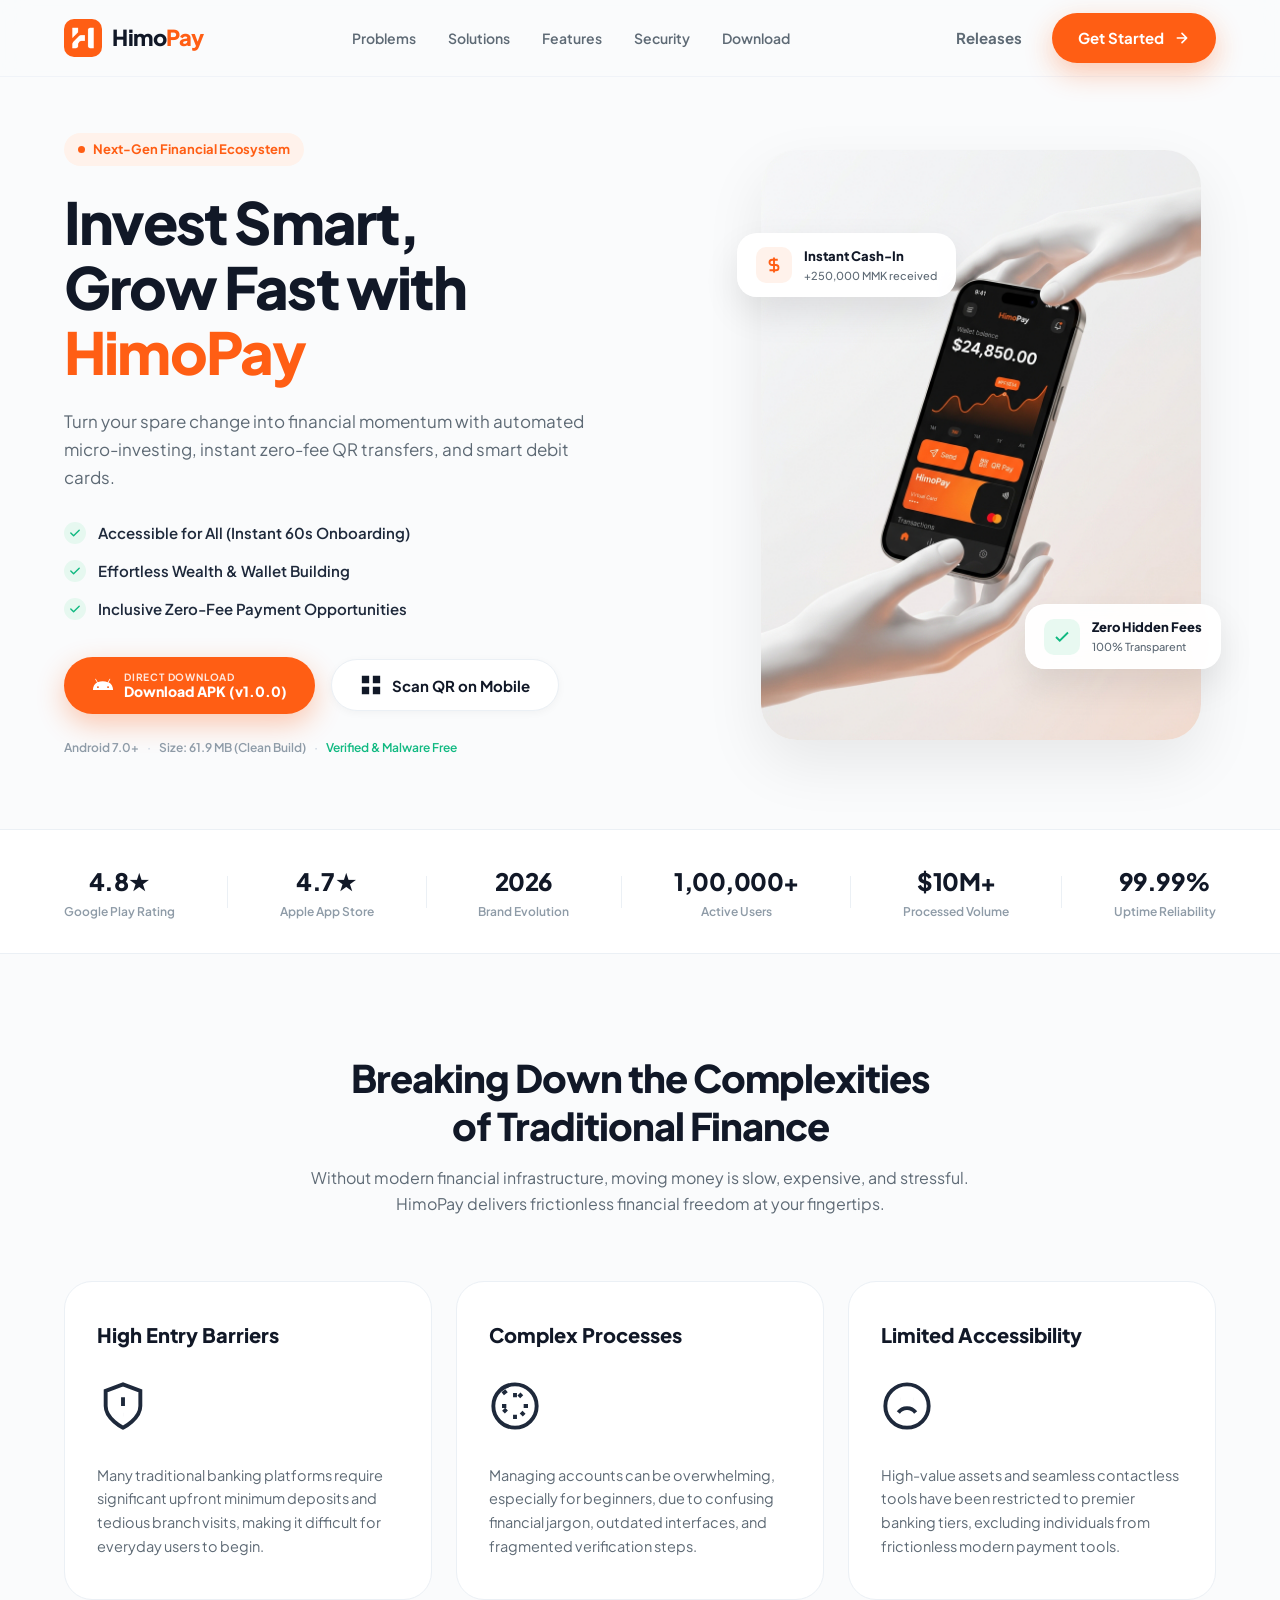
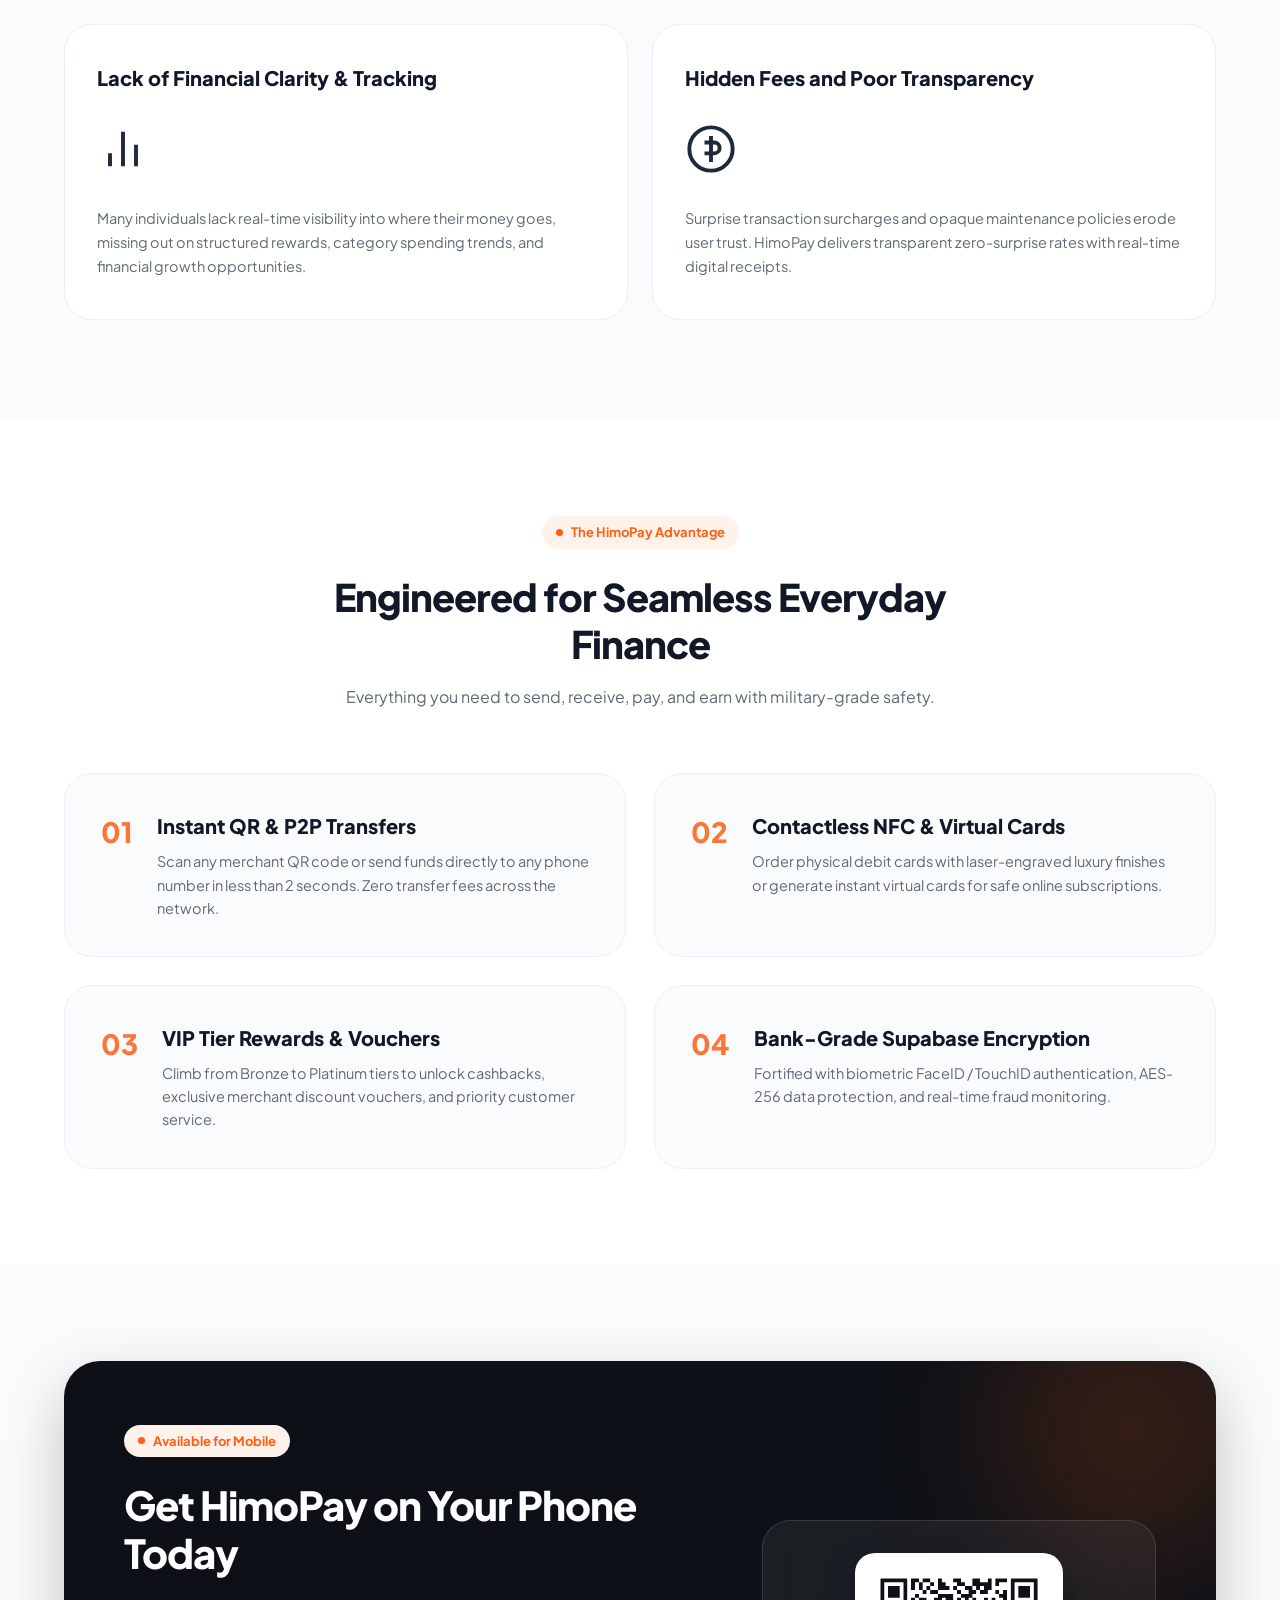
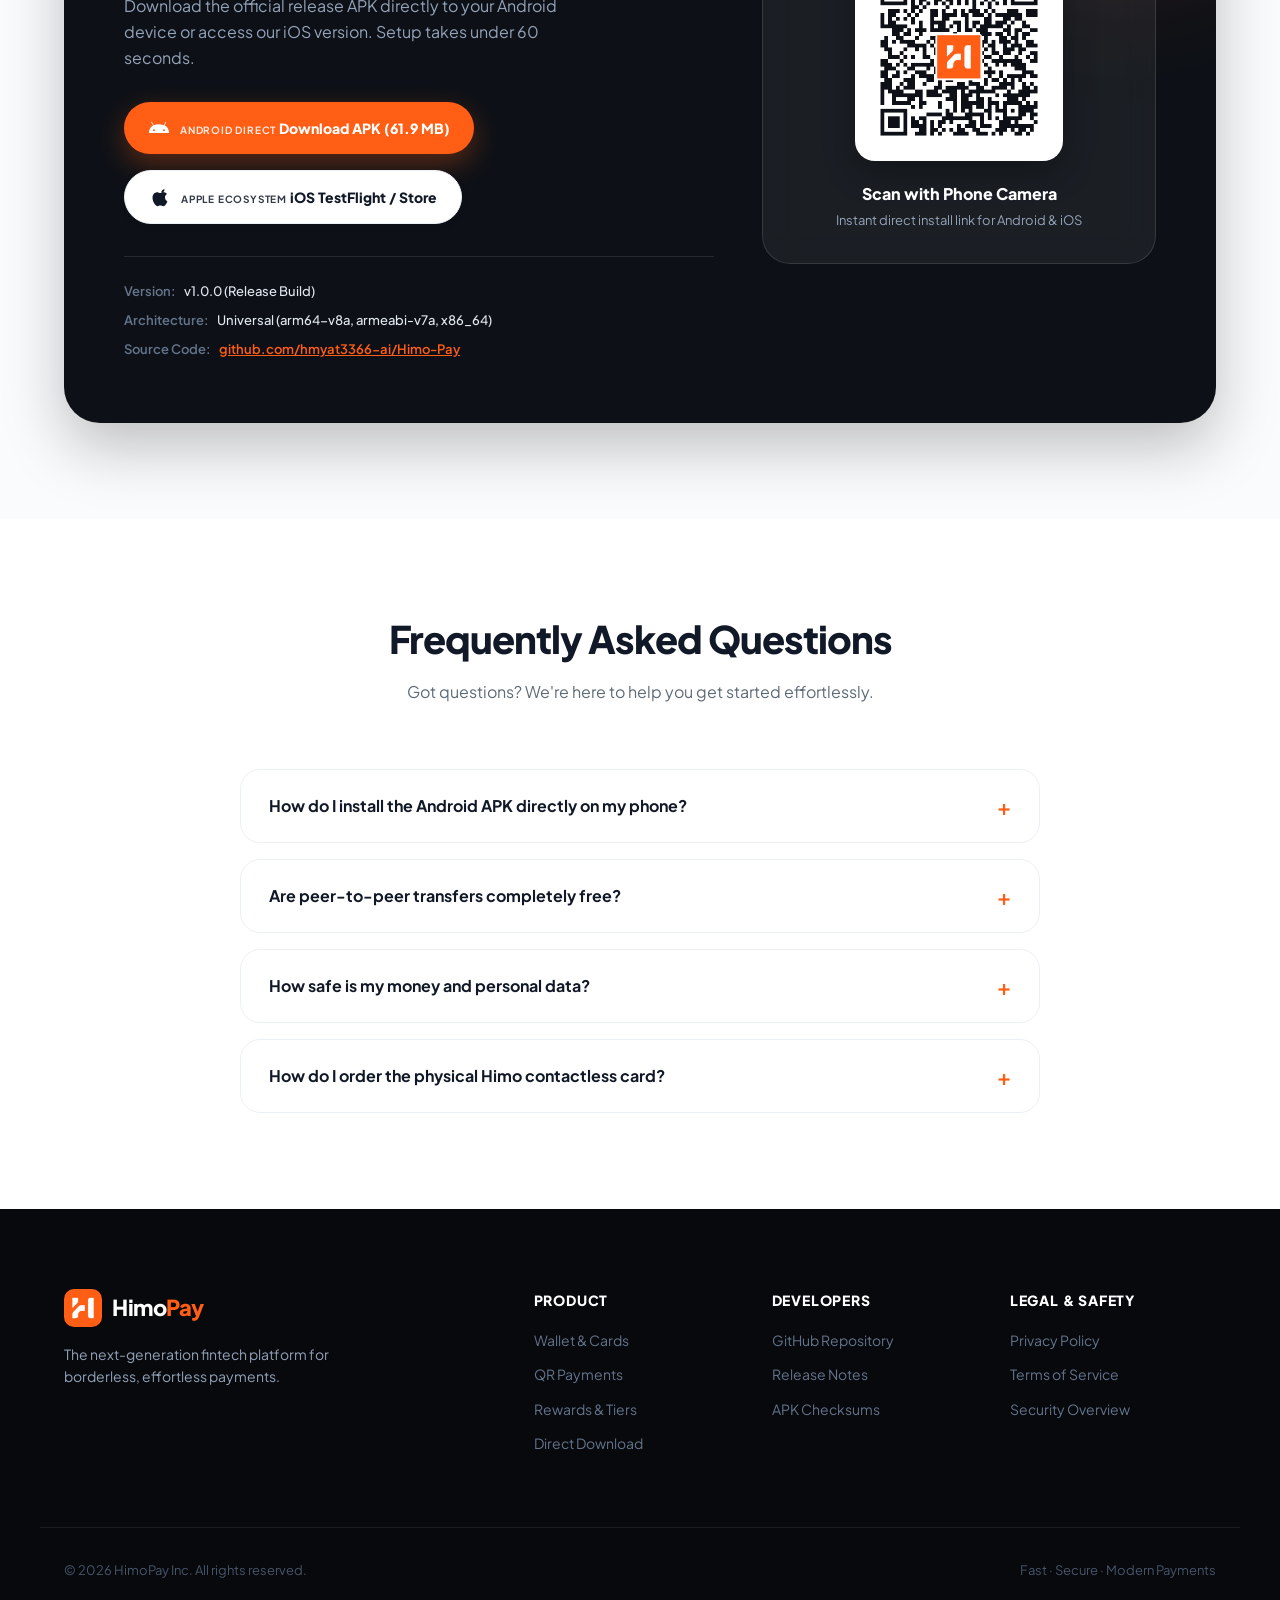
==== landing/index.html @ 61c6002e "feat: add dedicated single product landing page matching FinFix layout with direct APK & iOS downloa" ====
<!DOCTYPE html>
<html lang="en">
<head>
  <meta charset="UTF-8">
  <meta name="viewport" content="width=device-width, initial-scale=1.0">
  <title>HimoPay — Pay Smart, Move Fast with Modern Fintech</title>
  <meta name="description" content="HimoPay transforms modern payments with zero-fee wallet transfers, instant QR payments, contactless NFC cards, and rewarding loyalty tiers. Download for Android and iOS.">
  <link rel="icon" type="image/png" href="assets/images/app_logo_orange.png">
  <link rel="preconnect" href="https://fonts.googleapis.com">
  <link rel="preconnect" href="https://fonts.gstatic.com" crossorigin>
  <link href="https://fonts.googleapis.com/css2?family=Plus+Jakarta+Sans:wght@400;500;600;700;800;900&display=swap" rel="stylesheet">
  <link rel="stylesheet" href="styles.css">
</head>
<body>

  <!-- ── 1. Sticky Navigation Header ── -->
  <header class="navbar" id="navbar">
    <div class="container nav-container">
      <a href="#" class="brand-logo" id="brand-logo">
        <img src="assets/images/app_logo_orange.png" alt="HimoPay Logo" class="logo-icon">
        <span class="logo-text">Himo<span class="logo-accent">Pay</span></span>
      </a>

      <nav class="nav-links" id="nav-links">
        <a href="#problems" class="nav-link">Problems</a>
        <a href="#solutions" class="nav-link">Solutions</a>
        <a href="#features" class="nav-link">Features</a>
        <a href="#security" class="nav-link">Security</a>
        <a href="#download" class="nav-link">Download</a>
      </nav>

      <div class="nav-actions">
        <a href="#download" class="btn-ghost" id="nav-login-btn">Releases</a>
        <a href="#download" class="btn-primary" id="nav-get-started-btn">
          <span>Get Started</span>
          <svg width="16" height="16" viewBox="0 0 24 24" fill="none" stroke="currentColor" stroke-width="2.5" stroke-linecap="round" stroke-linejoin="round"><path d="M5 12h14M12 5l7 7-7 7"/></svg>
        </a>
        <button class="mobile-menu-toggle" id="mobile-menu-toggle" aria-label="Toggle Menu">
          <span></span>
          <span></span>
          <span></span>
        </button>
      </div>
    </div>
  </header>

  <!-- ── 2. Hero Section (FinFix Reference Alignment) ── -->
  <section class="hero-section" id="hero">
    <div class="container hero-grid">
      
      <!-- Left Column: Copy & CTAs -->
      <div class="hero-content">
        <div class="hero-badge">
          <span class="badge-dot"></span>
          <span>Next-Gen Financial Ecosystem</span>
        </div>

        <h1 class="hero-title">
          Invest Smart,<br>
          Grow Fast with<br>
          <span class="title-highlight">HimoPay</span>
        </h1>

        <p class="hero-subtitle">
          Turn your spare change into financial momentum with automated micro-investing, instant zero-fee QR transfers, and smart debit cards.
        </p>

        <!-- Bullet Checkmarks -->
        <ul class="hero-bullets">
          <li>
            <span class="check-icon">
              <svg viewBox="0 0 20 20" fill="currentColor"><path fill-rule="evenodd" d="M16.707 5.293a1 1 0 010 1.414l-8 8a1 1 0 01-1.414 0l-4-4a1 1 0 011.414-1.414L8 12.586l7.293-7.293a1 1 0 011.414 0z" clip-rule="evenodd"/></svg>
            </span>
            <span>Accessible for All (Instant 60s Onboarding)</span>
          </li>
          <li>
            <span class="check-icon">
              <svg viewBox="0 0 20 20" fill="currentColor"><path fill-rule="evenodd" d="M16.707 5.293a1 1 0 010 1.414l-8 8a1 1 0 01-1.414 0l-4-4a1 1 0 011.414-1.414L8 12.586l7.293-7.293a1 1 0 011.414 0z" clip-rule="evenodd"/></svg>
            </span>
            <span>Effortless Wealth & Wallet Building</span>
          </li>
          <li>
            <span class="check-icon">
              <svg viewBox="0 0 20 20" fill="currentColor"><path fill-rule="evenodd" d="M16.707 5.293a1 1 0 010 1.414l-8 8a1 1 0 01-1.414 0l-4-4a1 1 0 011.414-1.414L8 12.586l7.293-7.293a1 1 0 011.414 0z" clip-rule="evenodd"/></svg>
            </span>
            <span>Inclusive Zero-Fee Payment Opportunities</span>
          </li>
        </ul>

        <!-- Hero Buttons -->
        <div class="hero-actions">
          <a href="downloads/HimoPay-release.apk" download="HimoPay-release.apk" class="btn-primary hero-btn" id="hero-download-apk">
            <svg class="btn-icon" viewBox="0 0 24 24" fill="currentColor"><path d="M17.523 15.3414c-.5511 0-.9993-.4486-.9993-1.0003 0-.551.4482-.9993.9993-.9993.551 0 .9993.4483.9993.9993 0 .5517-.4483 1.0003-.9993 1.0003m-11.046 0c-.5511 0-.9993-.4486-.9993-1.0003 0-.551.4482-.9993.9993-.9993.551 0 .9993.4483.9993.9993 0 .5517-.4483 1.0003-.9993 1.0003m11.4045-6.02l1.9973-3.4592a.416.416 0 00-.152-.5671.416.416 0 00-.568.152l-2.0223 3.503c-1.6385-.7472-3.4735-1.1643-5.4365-1.1643-1.963 0-3.798.4171-5.4365 1.1643L4.2412 5.4471a.416.416 0 00-.568-.152.416.416 0 00-.152.5671l1.9973 3.4592C2.6889 10.9993 1 13.9785 1 17.3828h22c0-3.4043-1.6889-6.3835-4.5185-8.0614"/></svg>
            <div class="btn-double-text">
              <span class="btn-subtext">Direct Download</span>
              <span class="btn-maintext">Download APK (v1.0.0)</span>
            </div>
          </a>

          <button class="btn-secondary hero-btn" id="open-qr-modal-btn">
            <svg class="btn-icon" viewBox="0 0 24 24" fill="none" stroke="currentColor" stroke-width="2"><path d="M3 3h6v6H3V3zm12 0h6v6h-6V3zM3 15h6v6H3v-6zm12 0h2v2h-2v-2zm4 0h2v6h-2v-6zm-4 4h2v2h-2v-2zM7 7H5V5h2v2zm12 0h-2V5h2v2zM7 19H5v-2h2v2z"/></svg>
            <span>Scan QR on Mobile</span>
          </button>
        </div>

        <div class="hero-download-meta">
          <span class="meta-item">Android 7.0+</span>
          <span class="meta-dot">·</span>
          <span class="meta-item">Size: 61.9 MB (Clean Build)</span>
          <span class="meta-dot">·</span>
          <span class="meta-item text-success">Verified & Malware Free</span>
        </div>
      </div>

      <!-- Right Column: 3D Smartphone Visual Mockup -->
      <div class="hero-visual">
        <div class="mockup-wrapper">
          <div class="mockup-glow"></div>
          <img src="assets/images/hero_phone_mockup.jpg" alt="HimoPay 3D Smartphone Interface" class="mockup-image" id="hero-mockup-img">
          
          <!-- Floating UI Badges -->
          <div class="floating-badge badge-top-left">
            <div class="badge-icon-wrap orange">
              <svg width="18" height="18" viewBox="0 0 24 24" fill="none" stroke="currentColor" stroke-width="2.5"><path d="M12 2v20M17 5H9.5a3.5 3.5 0 0 0 0 7h5a3.5 3.5 0 0 1 0 7H6"/></svg>
            </div>
            <div class="badge-content">
              <span class="badge-title">Instant Cash-In</span>
              <span class="badge-sub">+250,000 MMK received</span>
            </div>
          </div>

          <div class="floating-badge badge-bottom-right">
            <div class="badge-icon-wrap green">
              <svg width="18" height="18" viewBox="0 0 24 24" fill="none" stroke="currentColor" stroke-width="2.5"><path d="M20 6L9 17l-5-5"/></svg>
            </div>
            <div class="badge-content">
              <span class="badge-title">Zero Hidden Fees</span>
              <span class="badge-sub">100% Transparent</span>
            </div>
          </div>
        </div>
      </div>

    </div>
  </section>

  <!-- ── 3. Trust Metrics & Social Proof Strip ── -->
  <section class="metrics-strip">
    <div class="container">
      <div class="metrics-scroller">
        <div class="metric-item">
          <span class="metric-bold">4.8★</span>
          <span class="metric-label">Google Play Rating</span>
        </div>
        <div class="metric-divider"></div>
        <div class="metric-item">
          <span class="metric-bold">4.7★</span>
          <span class="metric-label">Apple App Store</span>
        </div>
        <div class="metric-divider"></div>
        <div class="metric-item">
          <span class="metric-bold">2026</span>
          <span class="metric-label">Brand Evolution</span>
        </div>
        <div class="metric-divider"></div>
        <div class="metric-item">
          <span class="metric-bold">1,00,000+</span>
          <span class="metric-label">Active Users</span>
        </div>
        <div class="metric-divider"></div>
        <div class="metric-item">
          <span class="metric-bold">$10M+</span>
          <span class="metric-label">Processed Volume</span>
        </div>
        <div class="metric-divider"></div>
        <div class="metric-item">
          <span class="metric-bold">99.99%</span>
          <span class="metric-label">Uptime Reliability</span>
        </div>
      </div>
    </div>
  </section>

  <!-- ── 4. Problem & Solution Section (FinFix 5-Card Layout) ── -->
  <section class="problems-section" id="problems">
    <div class="container">
      
      <div class="section-header">
        <h2 class="section-title">
          Breaking Down the Complexities<br>
          of Traditional Finance
        </h2>
        <p class="section-subtitle">
          Without modern financial infrastructure, moving money is slow, expensive, and stressful. HimoPay delivers frictionless financial freedom at your fingertips.
        </p>
      </div>

      <!-- 5-Card Grid matching FinFix reference -->
      <div class="cards-grid">
        
        <!-- Card 1: High Entry Barriers -->
        <div class="problem-card">
          <h3 class="card-title">High Entry Barriers</h3>
          <div class="card-icon-box">
            <svg class="icon-outline" viewBox="0 0 24 24" fill="none" stroke="currentColor" stroke-width="1.8">
              <path d="M12 22s8-4 8-10V5l-8-3-8 3v7c0 6 8 10 8 10z"/>
              <path d="M12 8v4m0 4h.01"/>
            </svg>
          </div>
          <p class="card-desc">
            Many traditional banking platforms require significant upfront minimum deposits and tedious branch visits, making it difficult for everyday users to begin.
          </p>
        </div>

        <!-- Card 2: Complex Processes -->
        <div class="problem-card">
          <h3 class="card-title">Complex Processes</h3>
          <div class="card-icon-box">
            <svg class="icon-outline" viewBox="0 0 24 24" fill="none" stroke="currentColor" stroke-width="1.8">
              <circle cx="12" cy="12" r="10"/>
              <path d="M12 6v2m0 8v2m-6-6h2m8 0h2m-4.24-4.24l1.41-1.41m-8.48 8.48l1.41-1.41m0-8.48L6.34 6.34m8.48 8.48l1.41 1.41"/>
            </svg>
          </div>
          <p class="card-desc">
            Managing accounts can be overwhelming, especially for beginners, due to confusing financial jargon, outdated interfaces, and fragmented verification steps.
          </p>
        </div>

        <!-- Card 3: Limited Accessibility -->
        <div class="problem-card">
          <h3 class="card-title">Limited Accessibility</h3>
          <div class="card-icon-box">
            <svg class="icon-outline" viewBox="0 0 24 24" fill="none" stroke="currentColor" stroke-width="1.8">
              <circle cx="12" cy="12" r="10"/>
              <path d="M8 15s1.5-2 4-2 4 2 4 2"/>
              <line x1="9" y1="9" x2="9.01" y2="9"/>
              <line x1="15" y1="9" x2="15.01" y2="9"/>
            </svg>
          </div>
          <p class="card-desc">
            High-value assets and seamless contactless tools have been restricted to premier banking tiers, excluding individuals from frictionless modern payment tools.
          </p>
        </div>

        <!-- Card 4: Lack of Financial Clarity (Wide) -->
        <div class="problem-card card-wide">
          <h3 class="card-title">Lack of Financial Clarity & Tracking</h3>
          <div class="card-icon-box">
            <svg class="icon-outline" viewBox="0 0 24 24" fill="none" stroke="currentColor" stroke-width="1.8">
              <path d="M18 20V10M12 20V4M6 20v-6"/>
            </svg>
          </div>
          <p class="card-desc">
            Many individuals lack real-time visibility into where their money goes, missing out on structured rewards, category spending trends, and financial growth opportunities.
          </p>
        </div>

        <!-- Card 5: Hidden Fees and Poor Transparency (Wide) -->
        <div class="problem-card card-wide">
          <h3 class="card-title">Hidden Fees and Poor Transparency</h3>
          <div class="card-icon-box">
            <svg class="icon-outline" viewBox="0 0 24 24" fill="none" stroke="currentColor" stroke-width="1.8">
              <circle cx="12" cy="12" r="10"/>
              <path d="M12 6v12M9 9h4.5a2.5 2.5 0 0 1 0 5H9"/>
            </svg>
          </div>
          <p class="card-desc">
            Surprise transaction surcharges and opaque maintenance policies erode user trust. HimoPay delivers transparent zero-surprise rates with real-time digital receipts.
          </p>
        </div>

      </div>
    </div>
  </section>

  <!-- ── 5. Solutions & Core Features ── -->
  <section class="solutions-section" id="solutions">
    <div class="container">
      <div class="section-header">
        <div class="hero-badge">
          <span class="badge-dot"></span>
          <span>The HimoPay Advantage</span>
        </div>
        <h2 class="section-title">Engineered for Seamless Everyday Finance</h2>
        <p class="section-subtitle">Everything you need to send, receive, pay, and earn with military-grade safety.</p>
      </div>

      <div class="solutions-grid">
        
        <div class="solution-card">
          <div class="solution-num">01</div>
          <div class="solution-content">
            <h3>Instant QR & P2P Transfers</h3>
            <p>Scan any merchant QR code or send funds directly to any phone number in less than 2 seconds. Zero transfer fees across the network.</p>
          </div>
        </div>

        <div class="solution-card">
          <div class="solution-num">02</div>
          <div class="solution-content">
            <h3>Contactless NFC & Virtual Cards</h3>
            <p>Order physical debit cards with laser-engraved luxury finishes or generate instant virtual cards for safe online subscriptions.</p>
          </div>
        </div>

        <div class="solution-card">
          <div class="solution-num">03</div>
          <div class="solution-content">
            <h3>VIP Tier Rewards & Vouchers</h3>
            <p>Climb from Bronze to Platinum tiers to unlock cashbacks, exclusive merchant discount vouchers, and priority customer service.</p>
          </div>
        </div>

        <div class="solution-card">
          <div class="solution-num">04</div>
          <div class="solution-content">
            <h3>Bank-Grade Supabase Encryption</h3>
            <p>Fortified with biometric FaceID / TouchID authentication, AES-256 data protection, and real-time fraud monitoring.</p>
          </div>
        </div>

      </div>
    </div>
  </section>

  <!-- ── 6. Download Hub Section ── -->
  <section class="download-section" id="download">
    <div class="container">
      <div class="download-banner">
        
        <div class="download-left">
          <div class="hero-badge">
            <span class="badge-dot"></span>
            <span>Available for Mobile</span>
          </div>
          <h2 class="download-title">Get HimoPay on Your Phone Today</h2>
          <p class="download-desc">
            Download the official release APK directly to your Android device or access our iOS version. Setup takes under 60 seconds.
          </p>

          <div class="download-buttons-group">
            <!-- Direct APK button -->
            <a href="downloads/HimoPay-release.apk" download="HimoPay-release.apk" class="btn-primary dl-btn" id="dl-apk-btn">
              <svg class="btn-icon" viewBox="0 0 24 24" fill="currentColor"><path d="M17.523 15.3414c-.5511 0-.9993-.4486-.9993-1.0003 0-.551.4482-.9993.9993-.9993.551 0 .9993.4483.9993.9993 0 .5517-.4483 1.0003-.9993 1.0003m-11.046 0c-.5511 0-.9993-.4486-.9993-1.0003 0-.551.4482-.9993.9993-.9993.551 0 .9993.4483.9993.9993 0 .5517-.4483 1.0003-.9993 1.0003m11.4045-6.02l1.9973-3.4592a.416.416 0 00-.152-.5671.416.416 0 00-.568.152l-2.0223 3.503c-1.6385-.7472-3.4735-1.1643-5.4365-1.1643-1.963 0-3.798.4171-5.4365 1.1643L4.2412 5.4471a.416.416 0 00-.568-.152.416.416 0 00-.152.5671l1.9973 3.4592C2.6889 10.9993 1 13.9785 1 17.3828h22c0-3.4043-1.6889-6.3835-4.5185-8.0614"/></svg>
              <div>
                <span class="btn-subtext">Android Direct</span>
                <span class="btn-maintext">Download APK (61.9 MB)</span>
              </div>
            </a>

            <!-- iOS App Store / TestFlight -->
            <a href="https://github.com/hmyat3366-ai/Himo-Pay/releases" target="_blank" rel="noopener noreferrer" class="btn-secondary dl-btn" id="dl-ios-btn">
              <svg class="btn-icon" viewBox="0 0 24 24" fill="currentColor"><path d="M18.71 19.5c-.83 1.24-1.71 2.45-3.05 2.47-1.34.03-1.77-.79-3.29-.79-1.53 0-2 .77-3.27.82-1.31.05-2.3-1.32-3.14-2.53C4.25 17 2.94 12.45 4.7 9.39c.87-1.52 2.43-2.48 4.12-2.51 1.28-.02 2.5.87 3.29.87.78 0 2.26-1.07 3.81-.91.65.03 2.47.26 3.64 1.98-.09.06-2.17 1.28-2.15 3.81.03 3.02 2.65 4.03 2.68 4.04-.03.07-.42 1.44-1.38 2.83M15.97 6.37c.62-.75 1.04-1.8 0.93-2.85-.9.04-1.99.6-2.61 1.33-.55.63-1.03 1.68-.9 2.7.99.08 2.01-.5 2.58-1.18z"/></svg>
              <div>
                <span class="btn-subtext">Apple Ecosystem</span>
                <span class="btn-maintext">iOS TestFlight / Store</span>
              </div>
            </a>
          </div>

          <div class="apk-info-box">
            <div class="info-row">
              <span class="info-label">Version:</span>
              <span class="info-val">v1.0.0 (Release Build)</span>
            </div>
            <div class="info-row">
              <span class="info-label">Architecture:</span>
              <span class="info-val">Universal (arm64-v8a, armeabi-v7a, x86_64)</span>
            </div>
            <div class="info-row">
              <span class="info-label">Source Code:</span>
              <a href="https://github.com/hmyat3366-ai/Himo-Pay" target="_blank" rel="noopener noreferrer" class="info-link">github.com/hmyat3366-ai/Himo-Pay</a>
            </div>
          </div>
        </div>

        <!-- Right: Scannable QR Code -->
        <div class="download-right">
          <div class="qr-card">
            <div class="qr-image-wrap">
              <img src="assets/images/qr_download.png" alt="HimoPay Direct Download QR Code" class="qr-image" id="qr-code-img">
            </div>
            <div class="qr-caption">
              <span class="qr-heading">Scan with Phone Camera</span>
              <span class="qr-sub">Instant direct install link for Android & iOS</span>
            </div>
          </div>
        </div>

      </div>
    </div>
  </section>

  <!-- ── 7. Frequently Asked Questions ── -->
  <section class="faq-section" id="faq">
    <div class="container">
      <div class="section-header">
        <h2 class="section-title">Frequently Asked Questions</h2>
        <p class="section-subtitle">Got questions? We're here to help you get started effortlessly.</p>
      </div>

      <div class="faq-accordion">
        
        <div class="faq-item">
          <button class="faq-question">
            <span>How do I install the Android APK directly on my phone?</span>
            <span class="faq-arrow">+</span>
          </button>
          <div class="faq-answer">
            <p>1. Tap the "Download APK" button on your phone or scan the QR code.<br>
            2. When the download finishes, tap the notification or open your phone's File Manager.<br>
            3. Tap <strong>Install</strong>. If prompted, toggle "Allow from this source" in Android settings.<br>
            4. Once installed, the HimoPay orange icon will appear on your Home Screen!</p>
          </div>
        </div>

        <div class="faq-item">
          <button class="faq-question">
            <span>Are peer-to-peer transfers completely free?</span>
            <span class="faq-arrow">+</span>
          </button>
          <div class="faq-answer">
            <p>Yes! All peer-to-peer transfers between HimoPay users using phone numbers or QR codes are 100% free with zero commission.</p>
          </div>
        </div>

        <div class="faq-item">
          <button class="faq-question">
            <span>How safe is my money and personal data?</span>
            <span class="faq-arrow">+</span>
          </button>
          <div class="faq-answer">
            <p>HimoPay uses bank-level AES-256 encryption, Supabase cloud infrastructure with strict Row-Level Security (RLS), and biometric authentication (FaceID / Fingerprint) for every transaction approval.</p>
          </div>
        </div>

        <div class="faq-item">
          <button class="faq-question">
            <span>How do I order the physical Himo contactless card?</span>
            <span class="faq-arrow">+</span>
          </button>
          <div class="faq-answer">
            <p>Inside the HimoPay app, go to the <strong>Wallet</strong> tab, tap <strong>Order Physical Card</strong>, select your preferred card tier, and submit your delivery address. Your card will be dispatched within 48 hours.</p>
          </div>
        </div>

      </div>
    </div>
  </section>

  <!-- ── 8. Footer ── -->
  <footer class="footer">
    <div class="container footer-content">
      <div class="footer-brand">
        <a href="#" class="brand-logo">
          <img src="assets/images/app_logo_orange.png" alt="HimoPay Logo" class="logo-icon">
          <span class="logo-text">Himo<span class="logo-accent">Pay</span></span>
        </a>
        <p class="footer-tagline">
          The next-generation fintech platform for borderless, effortless payments.
        </p>
      </div>

      <div class="footer-links-group">
        <div class="footer-col">
          <h4>Product</h4>
          <a href="#features">Wallet & Cards</a>
          <a href="#solutions">QR Payments</a>
          <a href="#problems">Rewards & Tiers</a>
          <a href="#download">Direct Download</a>
        </div>
        <div class="footer-col">
          <h4>Developers</h4>
          <a href="https://github.com/hmyat3366-ai/Himo-Pay" target="_blank">GitHub Repository</a>
          <a href="https://github.com/hmyat3366-ai/Himo-Pay/releases" target="_blank">Release Notes</a>
          <a href="#download">APK Checksums</a>
        </div>
        <div class="footer-col">
          <h4>Legal & Safety</h4>
          <a href="#">Privacy Policy</a>
          <a href="#">Terms of Service</a>
          <a href="#">Security Overview</a>
        </div>
      </div>
    </div>

    <div class="container footer-bottom">
      <p>&copy; 2026 HimoPay Inc. All rights reserved.</p>
      <div class="footer-socials">
        <span>Fast · Secure · Modern Payments</span>
      </div>
    </div>
  </footer>

  <!-- ── 9. Interactive QR Code Modal ── -->
  <div class="modal-backdrop" id="qr-modal">
    <div class="modal-card">
      <button class="modal-close" id="modal-close-btn">&times;</button>
      <div class="modal-header">
        <img src="assets/images/app_logo_orange.png" alt="HimoPay" class="modal-logo">
        <h3>Install HimoPay on Mobile</h3>
        <p>Point your phone's camera at the QR code below to download the app directly.</p>
      </div>
      <div class="modal-qr-wrap">
        <img src="assets/images/qr_download.png" alt="Download QR Code" class="modal-qr-img">
      </div>
      <div class="modal-footer-btns">
        <a href="downloads/HimoPay-release.apk" download="HimoPay-release.apk" class="btn-primary full-width">
          <span>Download to Computer Instead</span>
        </a>
      </div>
    </div>
  </div>

  <script src="app.js"></script>
</body>
</html>
---- landing/styles.css ----
/* ==========================================================================
   HimoPay — Modern Fintech Single Landing Page Design System
   Inspired by FinFix & modern Apple/SaaS aesthetic
   ========================================================================== */

:root {
  /* ── Brand Colors ── */
  --color-primary: #FF5E14;
  --color-primary-hover: #E64E07;
  --color-primary-light: #FFF2EB;
  --color-primary-glow: rgba(255, 94, 20, 0.28);

  /* ── Neutrals ── */
  --color-bg-light: #FAFBFC;
  --color-surface: #FFFFFF;
  --color-surface-card: #FFFFFF;
  --color-border: #EBF0F5;
  --color-border-hover: #DDE5ED;

  /* ── Dark Surfaces ── */
  --color-dark-bg: #0D1117;
  --color-dark-surface: #161B22;
  --color-dark-border: #21262D;

  /* ── Typography ── */
  --color-text-main: #111827;
  --color-text-muted: #5E6A75;
  --color-text-light: #8E9BA7;
  --color-text-inverse: #FFFFFF;

  /* ── Accents ── */
  --color-success: #10B981;
  --color-success-light: #ECFDF5;

  /* ── Elevation & Shadows ── */
  --shadow-sm: 0 2px 8px rgba(0, 0, 0, 0.04);
  --shadow-md: 0 8px 24px rgba(0, 0, 0, 0.05);
  --shadow-lg: 0 16px 40px rgba(0, 0, 0, 0.08);
  --shadow-primary: 0 10px 28px rgba(255, 94, 20, 0.32);

  /* ── Layout & Radii ── */
  --radius-pill: 9999px;
  --radius-card: 28px;
  --radius-inner: 20px;
  --radius-sm: 12px;
  --font-family: 'Plus Jakarta Sans', -apple-system, BlinkMacSystemFont, 'Segoe UI', Roboto, sans-serif;
}

/* ── Reset & Base ── */
* {
  box-sizing: border-box;
  margin: 0;
  padding: 0;
}

html {
  scroll-behavior: smooth;
  font-family: var(--font-family);
  background-color: var(--color-bg-light);
  color: var(--color-text-main);
  line-height: 1.6;
  -webkit-font-smoothing: antialiased;
}

body {
  overflow-x: hidden;
}

a {
  text-decoration: none;
  color: inherit;
}

ul {
  list-style: none;
}

button {
  font-family: inherit;
  border: none;
  background: none;
  cursor: pointer;
}

img {
  max-width: 100%;
  display: block;
}

.container {
  max-width: 1200px;
  margin: 0 auto;
  padding: 0 24px;
}

/* ── Typography & Highlights ── */
.title-highlight {
  color: var(--color-primary);
  position: relative;
  display: inline-block;
}

.text-success {
  color: var(--color-success) !important;
}

/* ── Buttons ── */
.btn-primary {
  display: inline-flex;
  align-items: center;
  justify-content: center;
  gap: 10px;
  background-color: var(--color-primary);
  color: #FFFFFF;
  font-weight: 700;
  font-size: 15px;
  padding: 13px 26px;
  border-radius: var(--radius-pill);
  box-shadow: var(--shadow-primary);
  transition: all 0.25s cubic-bezier(0.16, 1, 0.3, 1);
}

.btn-primary:hover {
  background-color: var(--color-primary-hover);
  transform: translateY(-2px);
  box-shadow: 0 14px 32px rgba(255, 94, 20, 0.42);
}

.btn-primary:active {
  transform: translateY(0);
}

.btn-secondary {
  display: inline-flex;
  align-items: center;
  justify-content: center;
  gap: 10px;
  background-color: var(--color-surface);
  color: var(--color-text-main);
  border: 1px solid var(--color-border);
  font-weight: 700;
  font-size: 15px;
  padding: 13px 24px;
  border-radius: var(--radius-pill);
  box-shadow: var(--shadow-sm);
  transition: all 0.2s ease;
}

.btn-secondary:hover {
  border-color: #CBD5E1;
  background-color: #F8FAFC;
  transform: translateY(-2px);
  box-shadow: var(--shadow-md);
}

.btn-ghost {
  font-weight: 700;
  font-size: 15px;
  color: var(--color-text-muted);
  padding: 10px 18px;
  border-radius: var(--radius-pill);
  transition: all 0.2s ease;
}

.btn-ghost:hover {
  color: var(--color-text-main);
  background-color: rgba(0, 0, 0, 0.04);
}

.btn-double-text {
  display: flex;
  flex-direction: column;
  text-align: left;
  line-height: 1.2;
}

.btn-subtext {
  font-size: 10px;
  text-transform: uppercase;
  letter-spacing: 0.8px;
  opacity: 0.85;
}

.btn-maintext {
  font-size: 14px;
  font-weight: 800;
}

.btn-icon {
  width: 22px;
  height: 22px;
  flex-shrink: 0;
}

/* ── 1. Navbar ── */
.navbar {
  position: sticky;
  top: 0;
  z-index: 1000;
  background: rgba(250, 251, 252, 0.85);
  backdrop-filter: blur(14px);
  -webkit-backdrop-filter: blur(14px);
  border-bottom: 1px solid rgba(235, 240, 245, 0.7);
  transition: all 0.3s ease;
}

.nav-container {
  display: flex;
  align-items: center;
  justify-content: space-between;
  height: 76px;
}

.brand-logo {
  display: flex;
  align-items: center;
  gap: 10px;
  font-size: 22px;
  font-weight: 900;
  letter-spacing: -0.5px;
}

.logo-icon {
  width: 38px;
  height: 38px;
  border-radius: 10px;
  object-fit: cover;
}

.logo-accent {
  color: var(--color-primary);
}

.nav-links {
  display: flex;
  align-items: center;
  gap: 32px;
}

.nav-link {
  font-size: 14px;
  font-weight: 600;
  color: var(--color-text-muted);
  transition: color 0.2s ease;
}

.nav-link:hover {
  color: var(--color-primary);
}

.nav-actions {
  display: flex;
  align-items: center;
  gap: 12px;
}

.mobile-menu-toggle {
  display: none;
  flex-direction: column;
  gap: 5px;
  padding: 8px;
}

.mobile-menu-toggle span {
  width: 22px;
  height: 2.5px;
  background-color: var(--color-text-main);
  border-radius: 2px;
  transition: all 0.3s ease;
}

/* ── 2. Hero Section (FinFix Match) ── */
.hero-section {
  padding: 56px 0 72px;
  position: relative;
  overflow: hidden;
}

.hero-grid {
  display: grid;
  grid-template-columns: 1.15fr 0.85fr;
  align-items: center;
  gap: 48px;
}

.hero-badge {
  display: inline-flex;
  align-items: center;
  gap: 8px;
  background: var(--color-primary-light);
  color: var(--color-primary);
  font-size: 13px;
  font-weight: 700;
  padding: 6px 14px;
  border-radius: var(--radius-pill);
  margin-bottom: 24px;
}

.badge-dot {
  width: 7px;
  height: 7px;
  background-color: var(--color-primary);
  border-radius: 50%;
}

.hero-title {
  font-size: 58px;
  font-weight: 900;
  line-height: 1.12;
  letter-spacing: -1.8px;
  color: #111827;
  margin-bottom: 22px;
}

.hero-subtitle {
  font-size: 17px;
  color: var(--color-text-muted);
  max-width: 520px;
  line-height: 1.65;
  margin-bottom: 30px;
}

.hero-bullets {
  display: flex;
  flex-direction: column;
  gap: 14px;
  margin-bottom: 36px;
}

.hero-bullets li {
  display: flex;
  align-items: center;
  gap: 12px;
  font-size: 15px;
  font-weight: 600;
  color: #1E293B;
}

.check-icon {
  display: flex;
  align-items: center;
  justify-content: center;
  width: 22px;
  height: 22px;
  border-radius: 50%;
  background-color: #E6F8F0;
  color: var(--color-success);
  flex-shrink: 0;
}

.check-icon svg {
  width: 14px;
  height: 14px;
}

.hero-actions {
  display: flex;
  flex-wrap: wrap;
  align-items: center;
  gap: 16px;
  margin-bottom: 24px;
}

.hero-btn {
  padding: 14px 28px;
}

.hero-download-meta {
  display: flex;
  align-items: center;
  gap: 8px;
  font-size: 12px;
  color: var(--color-text-light);
  font-weight: 600;
}

.meta-dot {
  color: #CBD5E1;
}

/* ── Hero 3D Mockup Visual ── */
.hero-visual {
  position: relative;
  display: flex;
  justify-content: center;
  align-items: center;
}

.mockup-wrapper {
  position: relative;
  width: 100%;
  max-width: 440px;
  perspective: 1000px;
}

.mockup-glow {
  position: absolute;
  top: 50%;
  left: 50%;
  transform: translate(-50%, -50%);
  width: 80%;
  height: 80%;
  background: radial-gradient(circle, rgba(255, 94, 20, 0.12) 0%, rgba(255, 94, 20, 0) 70%);
  filter: blur(40px);
  z-index: 0;
}

.mockup-image {
  position: relative;
  z-index: 1;
  width: 100%;
  height: auto;
  border-radius: 36px;
  box-shadow: 0 24px 60px rgba(0, 0, 0, 0.08);
  transition: transform 0.5s cubic-bezier(0.16, 1, 0.3, 1);
}

.mockup-wrapper:hover .mockup-image {
  transform: translateY(-6px) scale(1.01);
}

/* Floating UI Badges */
.floating-badge {
  position: absolute;
  z-index: 2;
  display: flex;
  align-items: center;
  gap: 12px;
  background: rgba(255, 255, 255, 0.95);
  backdrop-filter: blur(12px);
  padding: 12px 18px;
  border-radius: 20px;
  box-shadow: 0 16px 36px rgba(0, 0, 0, 0.09);
  border: 1px solid rgba(255, 255, 255, 0.8);
  animation: float 4s ease-in-out infinite alternate;
}

.badge-top-left {
  top: 14%;
  left: -24px;
}

.badge-bottom-right {
  bottom: 12%;
  right: -20px;
  animation-delay: 2s;
}

@keyframes float {
  0% { transform: translateY(0); }
  100% { transform: translateY(-8px); }
}

.badge-icon-wrap {
  width: 36px;
  height: 36px;
  border-radius: 10px;
  display: flex;
  align-items: center;
  justify-content: center;
}

.badge-icon-wrap.orange {
  background: var(--color-primary-light);
  color: var(--color-primary);
}

.badge-icon-wrap.green {
  background: #E8F9F1;
  color: var(--color-success);
}

.badge-content {
  display: flex;
  flex-direction: column;
}

.badge-title {
  font-size: 13px;
  font-weight: 800;
  color: #111827;
}

.badge-sub {
  font-size: 11px;
  color: var(--color-text-muted);
  font-weight: 500;
}

/* ── 3. Metrics Strip ── */
.metrics-strip {
  padding: 32px 0;
  border-top: 1px solid var(--color-border);
  border-bottom: 1px solid var(--color-border);
  background: #FFFFFF;
}

.metrics-scroller {
  display: flex;
  align-items: center;
  justify-content: space-between;
  flex-wrap: wrap;
  gap: 20px;
}

.metric-item {
  display: flex;
  flex-direction: column;
  align-items: center;
  text-align: center;
}

.metric-bold {
  font-size: 24px;
  font-weight: 900;
  color: #111827;
  letter-spacing: -0.5px;
}

.metric-label {
  font-size: 12px;
  color: var(--color-text-light);
  font-weight: 600;
  margin-top: 2px;
}

.metric-divider {
  width: 1px;
  height: 32px;
  background-color: var(--color-border);
}

/* ── 4. Problem & Solution Section (FinFix 5-Card Grid) ── */
.problems-section {
  padding: 100px 0;
  background-color: var(--color-bg-light);
}

.section-header {
  text-align: center;
  max-width: 680px;
  margin: 0 auto 64px;
}

.section-title {
  font-size: 38px;
  font-weight: 900;
  line-height: 1.25;
  letter-spacing: -1px;
  color: #111827;
  margin-bottom: 16px;
}

.section-subtitle {
  font-size: 16px;
  color: var(--color-text-muted);
  line-height: 1.6;
}

/* 5-Card Grid: Row 1 has 3 items, Row 2 has 2 items */
.cards-grid {
  display: grid;
  grid-template-columns: repeat(3, 1fr);
  gap: 24px;
}

.problem-card {
  background: var(--color-surface);
  border: 1px solid var(--color-border);
  border-radius: var(--radius-card);
  padding: 40px 32px;
  display: flex;
  flex-direction: column;
  transition: all 0.3s cubic-bezier(0.16, 1, 0.3, 1);
}

.problem-card:hover {
  transform: translateY(-4px);
  border-color: #CBD5E1;
  box-shadow: var(--shadow-md);
}

.card-wide {
  grid-column: span 1.5;
}

/* Make bottom two cards span 50% each */
.problem-card:nth-child(4),
.problem-card:nth-child(5) {
  grid-column: span 1; /* In 3-col will be adjusted below */
}

@media (min-width: 900px) {
  .cards-grid {
    grid-template-columns: repeat(6, 1fr);
  }
  .problem-card:nth-child(1),
  .problem-card:nth-child(2),
  .problem-card:nth-child(3) {
    grid-column: span 2;
  }
  .problem-card:nth-child(4),
  .problem-card:nth-child(5) {
    grid-column: span 3;
  }
}

.card-title {
  font-size: 20px;
  font-weight: 800;
  color: #111827;
  margin-bottom: 32px;
  line-height: 1.3;
}

.card-icon-box {
  width: 52px;
  height: 52px;
  margin-bottom: 32px;
  color: #1E293B;
}

.icon-outline {
  width: 100%;
  height: 100%;
}

.card-desc {
  font-size: 14.5px;
  color: var(--color-text-muted);
  line-height: 1.65;
  margin-top: auto;
}

/* ── 5. Solutions Section ── */
.solutions-section {
  padding: 96px 0;
  background: #FFFFFF;
}

.solutions-grid {
  display: grid;
  grid-template-columns: repeat(2, 1fr);
  gap: 28px;
}

.solution-card {
  display: flex;
  gap: 24px;
  padding: 36px;
  background: #FAFBFC;
  border: 1px solid var(--color-border);
  border-radius: var(--radius-card);
  transition: all 0.25s ease;
}

.solution-card:hover {
  background: #FFFFFF;
  border-color: var(--color-primary);
  box-shadow: 0 12px 32px rgba(255, 94, 20, 0.08);
  transform: translateY(-3px);
}

.solution-num {
  font-size: 28px;
  font-weight: 900;
  color: var(--color-primary);
  opacity: 0.85;
}

.solution-content h3 {
  font-size: 20px;
  font-weight: 800;
  color: #111827;
  margin-bottom: 8px;
}

.solution-content p {
  font-size: 14.5px;
  color: var(--color-text-muted);
  line-height: 1.6;
}

/* ── 6. Download Banner Section ── */
.download-section {
  padding: 96px 0;
  background-color: var(--color-bg-light);
}

.download-banner {
  background: var(--color-dark-bg);
  border-radius: 36px;
  padding: 64px 60px;
  color: #FFFFFF;
  display: grid;
  grid-template-columns: 1.2fr 0.8fr;
  align-items: center;
  gap: 48px;
  position: relative;
  overflow: hidden;
  box-shadow: 0 24px 60px rgba(13, 17, 23, 0.25);
}

.download-banner::before {
  content: '';
  position: absolute;
  top: -20%;
  right: -10%;
  width: 400px;
  height: 400px;
  background: radial-gradient(circle, rgba(255, 94, 20, 0.25) 0%, rgba(255, 94, 20, 0) 70%);
  filter: blur(60px);
  pointer-events: none;
}

.download-title {
  font-size: 40px;
  font-weight: 900;
  line-height: 1.2;
  margin-bottom: 16px;
  letter-spacing: -1px;
}

.download-desc {
  font-size: 16px;
  color: #94A3B8;
  max-width: 480px;
  line-height: 1.6;
  margin-bottom: 32px;
}

.download-buttons-group {
  display: flex;
  flex-wrap: wrap;
  gap: 16px;
  margin-bottom: 32px;
}

.dl-btn {
  padding: 14px 24px;
}

.apk-info-box {
  display: flex;
  flex-direction: column;
  gap: 8px;
  padding-top: 24px;
  border-top: 1px solid rgba(255, 255, 255, 0.1);
  font-size: 13px;
}

.info-row {
  display: flex;
  gap: 8px;
}

.info-label {
  color: #64748B;
  font-weight: 600;
}

.info-val {
  color: #E2E8F0;
  font-weight: 500;
}

.info-link {
  color: var(--color-primary);
  text-decoration: underline;
  font-weight: 600;
}

.qr-card {
  background: rgba(255, 255, 255, 0.06);
  border: 1px solid rgba(255, 255, 255, 0.12);
  border-radius: 28px;
  padding: 32px;
  display: flex;
  flex-direction: column;
  align-items: center;
  text-align: center;
  backdrop-filter: blur(16px);
}

.qr-image-wrap {
  background: #FFFFFF;
  padding: 14px;
  border-radius: 20px;
  box-shadow: 0 12px 32px rgba(0, 0, 0, 0.3);
  margin-bottom: 20px;
}

.qr-image {
  width: 180px;
  height: 180px;
  display: block;
}

.qr-heading {
  display: block;
  font-size: 16px;
  font-weight: 800;
  color: #FFFFFF;
  margin-bottom: 4px;
}

.qr-sub {
  display: block;
  font-size: 13px;
  color: #94A3B8;
}

/* ── 7. FAQ Section ── */
.faq-section {
  padding: 96px 0;
  background-color: #FFFFFF;
}

.faq-accordion {
  max-width: 800px;
  margin: 0 auto;
  display: flex;
  flex-direction: column;
  gap: 16px;
}

.faq-item {
  border: 1px solid var(--color-border);
  border-radius: var(--radius-inner);
  overflow: hidden;
  transition: all 0.2s ease;
}

.faq-item.active {
  border-color: var(--color-primary);
  box-shadow: 0 4px 16px rgba(255, 94, 20, 0.08);
}

.faq-question {
  width: 100%;
  display: flex;
  align-items: center;
  justify-content: space-between;
  padding: 22px 28px;
  text-align: left;
  font-size: 16px;
  font-weight: 700;
  color: #111827;
}

.faq-arrow {
  font-size: 22px;
  font-weight: 600;
  color: var(--color-primary);
  transition: transform 0.3s ease;
}

.faq-item.active .faq-arrow {
  transform: rotate(45deg);
}

.faq-answer {
  display: none;
  padding: 0 28px 24px;
  color: var(--color-text-muted);
  font-size: 14.5px;
  line-height: 1.65;
}

.faq-item.active .faq-answer {
  display: block;
}

/* ── 8. Footer ── */
.footer {
  background-color: #07090D;
  color: #94A3B8;
  padding: 80px 0 40px;
}

.footer-content {
  display: grid;
  grid-template-columns: 1.5fr 2.5fr;
  gap: 60px;
  margin-bottom: 60px;
}

.footer-brand .brand-logo {
  color: #FFFFFF;
  margin-bottom: 16px;
}

.footer-tagline {
  font-size: 14px;
  max-width: 320px;
  line-height: 1.6;
}

.footer-links-group {
  display: grid;
  grid-template-columns: repeat(3, 1fr);
  gap: 32px;
}

.footer-col h4 {
  color: #FFFFFF;
  font-size: 14px;
  font-weight: 800;
  text-transform: uppercase;
  letter-spacing: 0.8px;
  margin-bottom: 18px;
}

.footer-col a {
  display: block;
  font-size: 14px;
  color: #64748B;
  margin-bottom: 12px;
  transition: color 0.2s ease;
}

.footer-col a:hover {
  color: var(--color-primary);
}

.footer-bottom {
  display: flex;
  align-items: center;
  justify-content: space-between;
  padding-top: 32px;
  border-top: 1px solid rgba(255, 255, 255, 0.08);
  font-size: 13px;
  color: #475569;
}

/* ── 9. Interactive QR Modal ── */
.modal-backdrop {
  position: fixed;
  inset: 0;
  z-index: 2000;
  background: rgba(0, 0, 0, 0.6);
  backdrop-filter: blur(8px);
  display: flex;
  align-items: center;
  justify-content: center;
  padding: 20px;
  opacity: 0;
  pointer-events: none;
  transition: opacity 0.25s ease;
}

.modal-backdrop.open {
  opacity: 1;
  pointer-events: auto;
}

.modal-card {
  position: relative;
  background: #FFFFFF;
  border-radius: 32px;
  padding: 40px;
  width: 100%;
  max-width: 420px;
  text-align: center;
  box-shadow: 0 24px 60px rgba(0, 0, 0, 0.2);
  transform: scale(0.92);
  transition: transform 0.25s cubic-bezier(0.16, 1, 0.3, 1);
}

.modal-backdrop.open .modal-card {
  transform: scale(1);
}

.modal-close {
  position: absolute;
  top: 20px;
  right: 20px;
  font-size: 28px;
  color: #94A3B8;
  line-height: 1;
  transition: color 0.2s ease;
}

.modal-close:hover {
  color: #111827;
}

.modal-logo {
  width: 48px;
  height: 48px;
  border-radius: 12px;
  margin: 0 auto 16px;
}

.modal-header h3 {
  font-size: 20px;
  font-weight: 800;
  color: #111827;
  margin-bottom: 8px;
}

.modal-header p {
  font-size: 13.5px;
  color: var(--color-text-muted);
  line-height: 1.5;
  margin-bottom: 24px;
}

.modal-qr-wrap {
  background: #FAFBFC;
  border: 1px solid var(--color-border);
  padding: 16px;
  border-radius: 20px;
  display: inline-block;
  margin-bottom: 24px;
}

.modal-qr-img {
  width: 200px;
  height: 200px;
}

.full-width {
  width: 100%;
}

/* ── Responsive Queries ── */
@media (max-width: 1024px) {
  .hero-title {
    font-size: 46px;
  }
  .download-banner {
    grid-template-columns: 1fr;
    padding: 48px 36px;
  }
  .footer-content {
    grid-template-columns: 1fr;
    gap: 40px;
  }
}

@media (max-width: 768px) {
  .nav-links {
    display: none;
  }
  .mobile-menu-toggle {
    display: flex;
  }
  .hero-grid {
    grid-template-columns: 1fr;
    gap: 40px;
  }
  .hero-title {
    font-size: 38px;
  }
  .metrics-scroller {
    justify-content: center;
    gap: 24px;
  }
  .metric-divider {
    display: none;
  }
  .solutions-grid {
    grid-template-columns: 1fr;
  }
  .cards-grid {
    grid-template-columns: 1fr;
  }
  .card-wide {
    grid-column: span 1;
  }
  .floating-badge {
    display: none; /* Clean mobile view */
  }
}
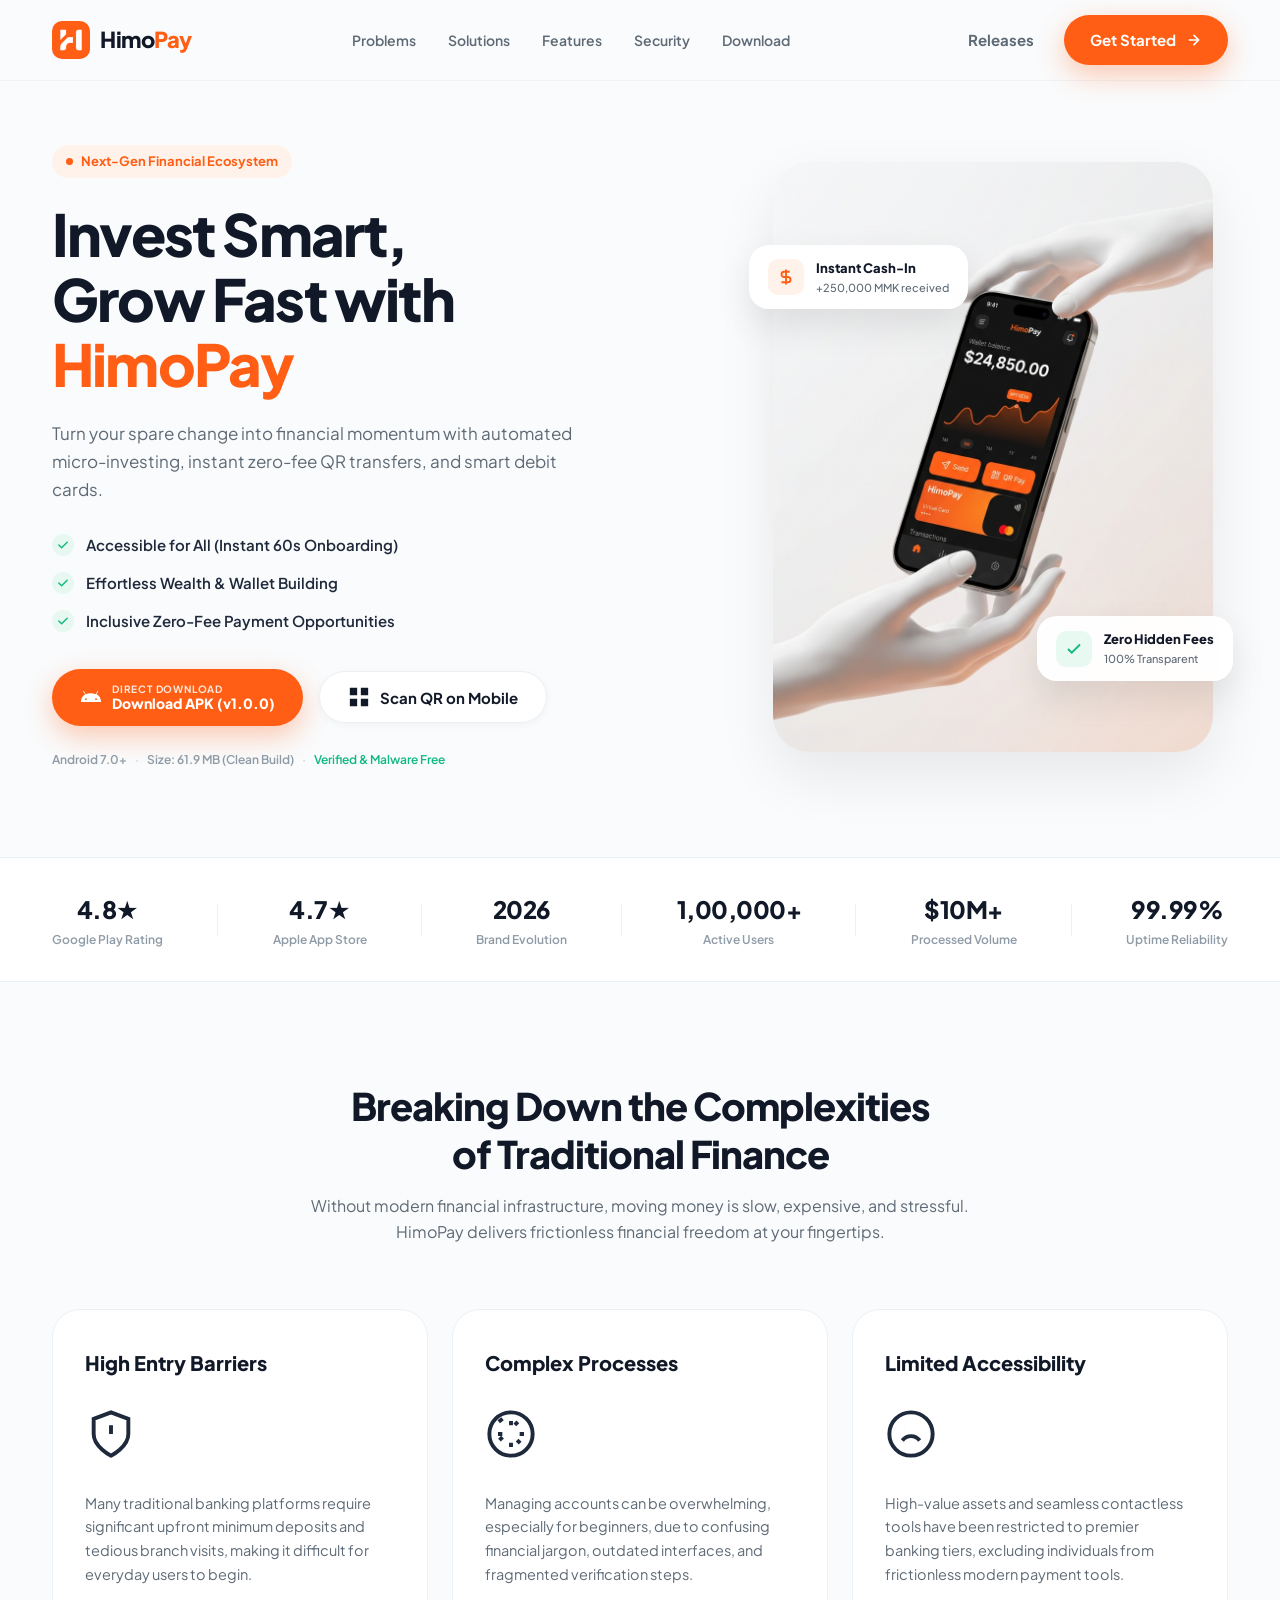
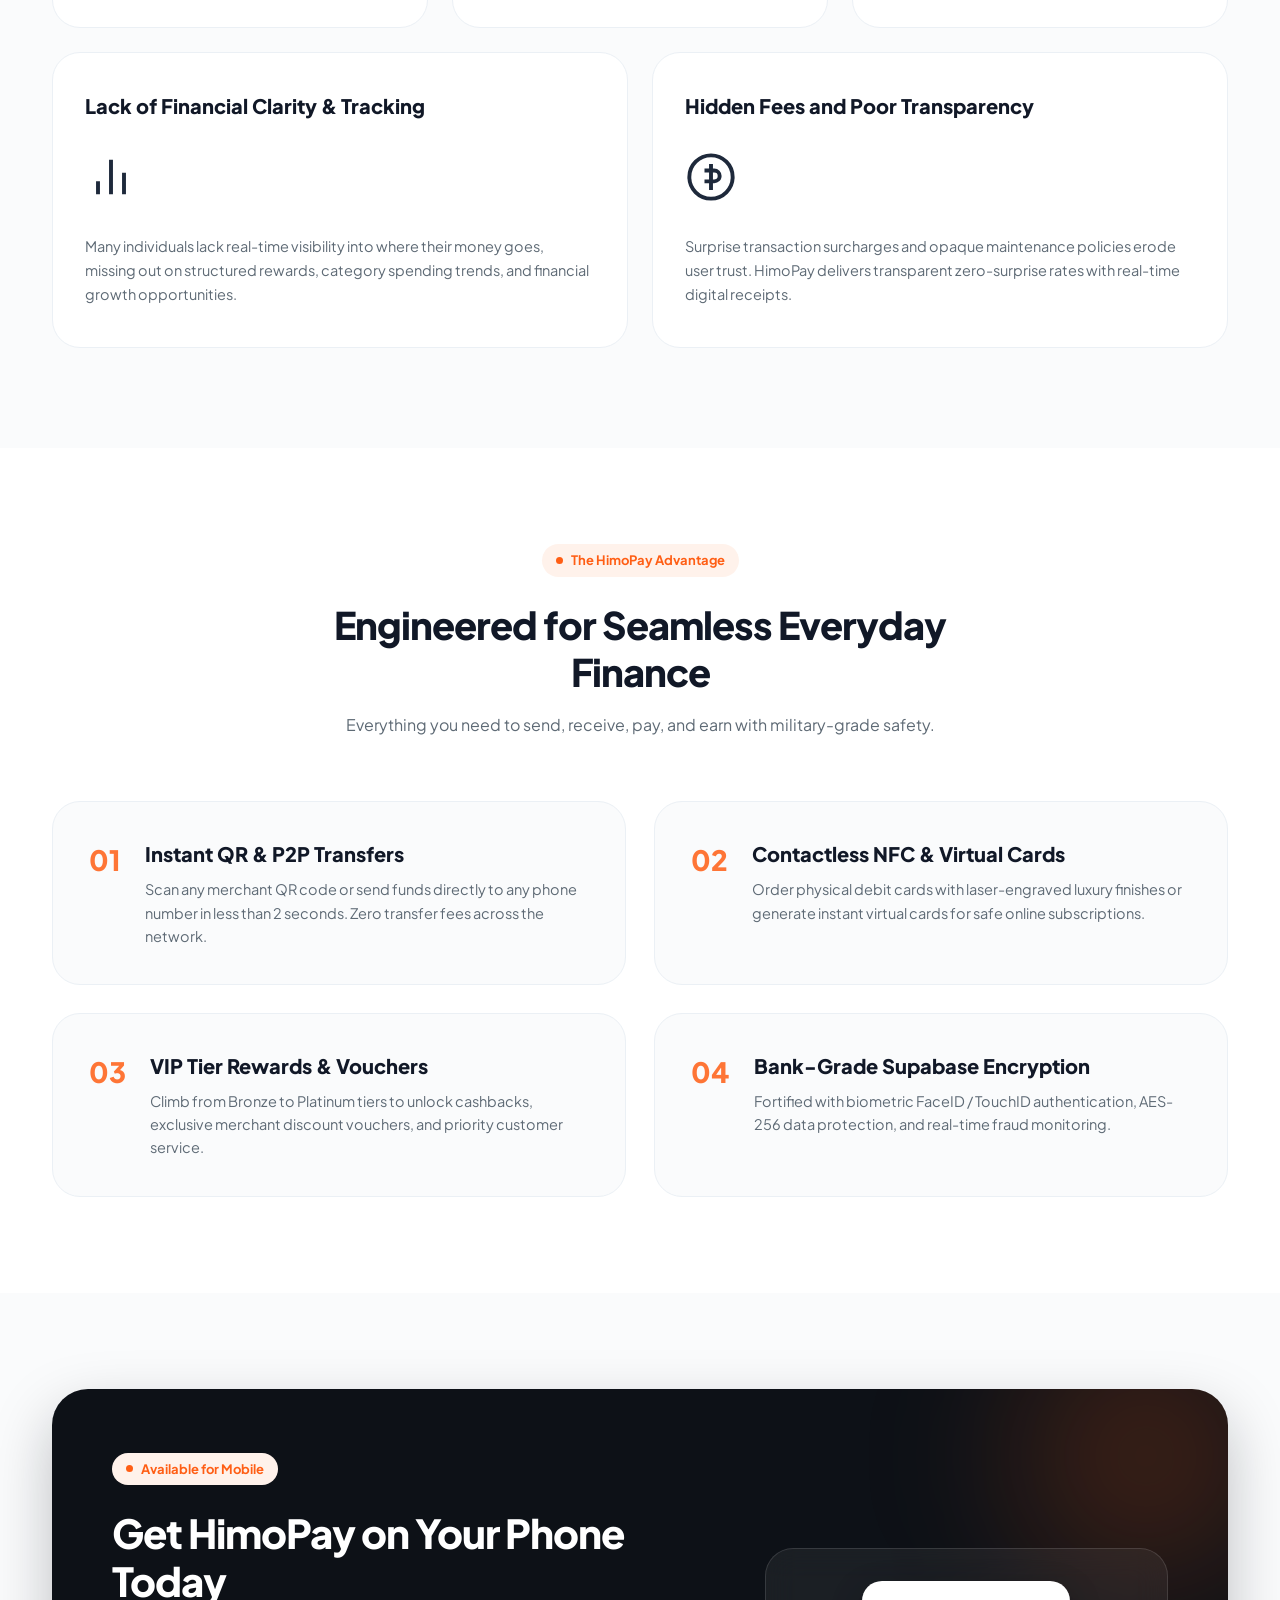
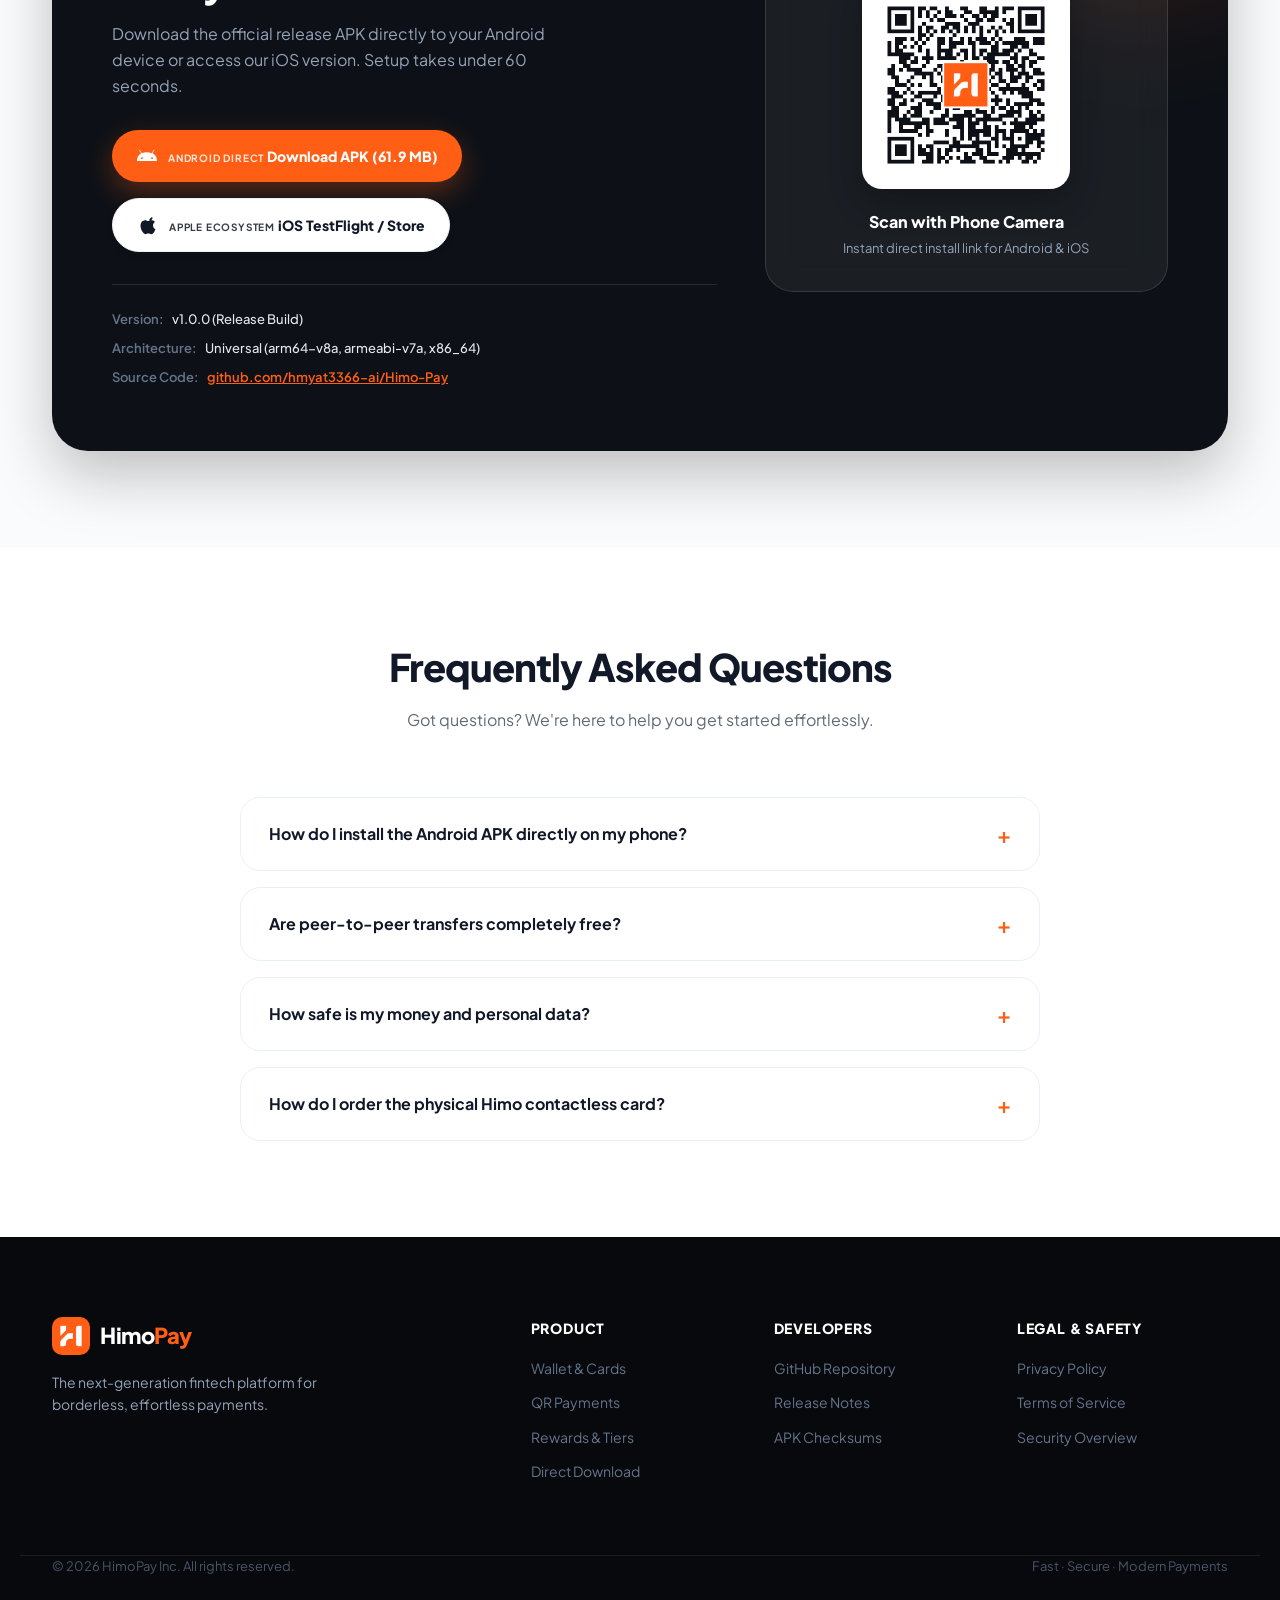
==== commit 9863dbb4: "feat: implement full-spectrum responsive design for landing page (Desktop, Laptop, Tablet, Mobile) a" ====
--- a/landing/index.html
+++ b/landing/index.html
@@ -27,6 +27,12 @@
         <a href="#features" class="nav-link">Features</a>
         <a href="#security" class="nav-link">Security</a>
         <a href="#download" class="nav-link">Download</a>
+        <div class="mobile-menu-action">
+          <a href="downloads/HimoPay-release.apk" download="HimoPay-release.apk" class="btn-primary mobile-dl-btn">
+            <svg class="btn-icon" viewBox="0 0 24 24" fill="currentColor"><path d="M17.523 15.3414c-.5511 0-.9993-.4486-.9993-1.0003 0-.551.4482-.9993.9993-.9993.551 0 .9993.4483.9993.9993 0 .5517-.4483 1.0003-.9993 1.0003m-11.046 0c-.5511 0-.9993-.4486-.9993-1.0003 0-.551.4482-.9993.9993-.9993.551 0 .9993.4483.9993.9993 0 .5517-.4483 1.0003-.9993 1.0003m11.4045-6.02l1.9973-3.4592a.416.416 0 00-.152-.5671.416.416 0 00-.568.152l-2.0223 3.503c-1.6385-.7472-3.4735-1.1643-5.4365-1.1643-1.963 0-3.798.4171-5.4365 1.1643L4.2412 5.4471a.416.416 0 00-.568-.152.416.416 0 00-.152.5671l1.9973 3.4592C2.6889 10.9993 1 13.9785 1 17.3828h22c0-3.4043-1.6889-6.3835-4.5185-8.0614"/></svg>
+            <span>Download APK (61.9 MB)</span>
+          </a>
+        </div>
       </nav>
 
       <div class="nav-actions">
@@ -295,7 +301,7 @@
           </div>
         </div>
 
-        <div class="solution-card">
+        <div class="solution-card" id="features">
           <div class="solution-num">02</div>
           <div class="solution-content">
             <h3>Contactless NFC & Virtual Cards</h3>
@@ -311,7 +317,7 @@
           </div>
         </div>
 
-        <div class="solution-card">
+        <div class="solution-card" id="security">
           <div class="solution-num">04</div>
           <div class="solution-content">
             <h3>Bank-Grade Supabase Encryption</h3>
--- a/landing/styles.css
+++ b/landing/styles.css
@@ -257,16 +257,51 @@
 .mobile-menu-toggle {
   display: none;
   flex-direction: column;
+  justify-content: center;
+  align-items: center;
   gap: 5px;
+  width: 44px;
+  height: 44px;
   padding: 8px;
+  border-radius: 10px;
+  transition: background-color 0.2s ease;
+  z-index: 1001;
+}
+
+.mobile-menu-toggle:hover {
+  background-color: rgba(0, 0, 0, 0.04);
 }
 
 .mobile-menu-toggle span {
+  display: block;
   width: 22px;
-  height: 2.5px;
+  height: 2.2px;
   background-color: var(--color-text-main);
   border-radius: 2px;
-  transition: all 0.3s ease;
+  transition: transform 0.3s cubic-bezier(0.16, 1, 0.3, 1), opacity 0.2s ease;
+  transform-origin: center;
+}
+
+/* Animated Hamburger to X */
+.mobile-menu-toggle.is-open span:nth-child(1) {
+  transform: translateY(7.2px) rotate(45deg);
+}
+
+.mobile-menu-toggle.is-open span:nth-child(2) {
+  opacity: 0;
+  transform: scaleX(0);
+}
+
+.mobile-menu-toggle.is-open span:nth-child(3) {
+  transform: translateY(-7.2px) rotate(-45deg);
+}
+
+.mobile-menu-action {
+  display: none;
+}
+
+[id] {
+  scroll-margin-top: 90px;
 }
 
 /* ── 2. Hero Section (FinFix Match) ── */
@@ -557,10 +592,10 @@
   line-height: 1.6;
 }
 
-/* 5-Card Grid: Row 1 has 3 items, Row 2 has 2 items */
+/* 5-Card Grid: Desktop Default (6-column system: 3 in row 1, 2 in row 2) */
 .cards-grid {
   display: grid;
-  grid-template-columns: repeat(3, 1fr);
+  grid-template-columns: repeat(6, 1fr);
   gap: 24px;
 }
 
@@ -580,29 +615,15 @@
   box-shadow: var(--shadow-md);
 }
 
-.card-wide {
-  grid-column: span 1.5;
-}
-
-/* Make bottom two cards span 50% each */
+.problem-card:nth-child(1),
+.problem-card:nth-child(2),
+.problem-card:nth-child(3) {
+  grid-column: span 2;
+}
+
 .problem-card:nth-child(4),
 .problem-card:nth-child(5) {
-  grid-column: span 1; /* In 3-col will be adjusted below */
-}
-
-@media (min-width: 900px) {
-  .cards-grid {
-    grid-template-columns: repeat(6, 1fr);
-  }
-  .problem-card:nth-child(1),
-  .problem-card:nth-child(2),
-  .problem-card:nth-child(3) {
-    grid-column: span 2;
-  }
-  .problem-card:nth-child(4),
-  .problem-card:nth-child(5) {
-    grid-column: span 3;
-  }
+  grid-column: span 3;
 }
 
 .card-title {
@@ -1024,52 +1045,1387 @@
   width: 100%;
 }
 
-/* ── Responsive Queries ── */
-@media (max-width: 1024px) {
+/* ==========================================================================
+   Comprehensive Multi-Device Responsive System
+   Tiers: Desktop (1280px+) | Laptop (1024px-1279px) | Tablet Landscape (900px-1023px)
+          Tablet Portrait (641px-899px) | Mobile (<=640px) | Mini Mobile (<=380px)
+   ========================================================================== */
+
+/* ── 1. Desktop Tier (min-width: 1280px) ── */
+@media (min-width: 1280px) {
+  .container {
+    max-width: 1240px;
+    padding: 0 32px;
+  }
+
+  .nav-container {
+    height: 80px;
+  }
+
+  .hero-section {
+    padding: 64px 0 88px;
+  }
+
+  .hero-grid {
+    grid-template-columns: 1.16fr 0.84fr;
+    gap: 56px;
+  }
+
   .hero-title {
-    font-size: 46px;
-  }
+    font-size: 58px;
+    line-height: 1.12;
+    letter-spacing: -1.8px;
+  }
+
+  .mockup-wrapper {
+    max-width: 440px;
+  }
+
+  .metrics-scroller {
+    gap: 20px;
+  }
+
+  .cards-grid {
+    gap: 24px;
+  }
+
+  .download-banner {
+    padding: 64px 60px;
+  }
+}
+
+/* ── 2. Laptop Tier (1024px to 1279px) ── */
+@media (min-width: 1024px) and (max-width: 1279px) {
+  .container {
+    max-width: 1040px;
+    padding: 0 24px;
+  }
+
+  .nav-container {
+    height: 74px;
+  }
+
+  .nav-links {
+    gap: 22px;
+  }
+
+  .nav-link {
+    font-size: 13.5px;
+  }
+
+  .nav-actions {
+    gap: 10px;
+  }
+
+  .nav-actions .btn-primary {
+    padding: 11px 20px;
+    font-size: 14px;
+  }
+
+  .nav-actions .btn-ghost {
+    padding: 8px 14px;
+    font-size: 14px;
+  }
+
+  .hero-section {
+    padding: 50px 0 68px;
+  }
+
+  .hero-grid {
+    grid-template-columns: 1.12fr 0.88fr;
+    gap: 36px;
+  }
+
+  .hero-title {
+    font-size: 48px;
+    line-height: 1.15;
+    letter-spacing: -1.3px;
+    margin-bottom: 18px;
+  }
+
+  .hero-subtitle {
+    font-size: 16px;
+    max-width: 480px;
+    margin-bottom: 24px;
+  }
+
+  .hero-bullets {
+    gap: 12px;
+    margin-bottom: 30px;
+  }
+
+  .hero-bullets li {
+    font-size: 14.5px;
+  }
+
+  .hero-btn {
+    padding: 13px 22px;
+  }
+
+  .mockup-wrapper {
+    max-width: 390px;
+  }
+
+  .badge-top-left {
+    top: 12%;
+    left: -12px;
+    padding: 10px 14px;
+  }
+
+  .badge-bottom-right {
+    bottom: 10%;
+    right: -10px;
+    padding: 10px 14px;
+  }
+
+  .metrics-strip {
+    padding: 28px 0;
+  }
+
+  .metrics-scroller {
+    gap: 14px;
+  }
+
+  .metric-bold {
+    font-size: 22px;
+  }
+
+  .metric-label {
+    font-size: 11.5px;
+  }
+
+  .metric-divider {
+    height: 28px;
+  }
+
+  .problems-section {
+    padding: 80px 0;
+  }
+
+  .cards-grid {
+    gap: 20px;
+  }
+
+  .problem-card {
+    padding: 32px 24px;
+  }
+
+  .card-title {
+    font-size: 18.5px;
+    margin-bottom: 24px;
+  }
+
+  .card-icon-box {
+    width: 46px;
+    height: 46px;
+    margin-bottom: 24px;
+  }
+
+  .card-desc {
+    font-size: 14px;
+  }
+
+  .solutions-section {
+    padding: 80px 0;
+  }
+
+  .solutions-grid {
+    gap: 22px;
+  }
+
+  .solution-card {
+    padding: 30px 24px;
+  }
+
+  .download-section {
+    padding: 80px 0;
+  }
+
+  .download-banner {
+    grid-template-columns: 1.15fr 0.85fr;
+    padding: 52px 42px;
+    gap: 36px;
+  }
+
+  .download-title {
+    font-size: 36px;
+  }
+
+  .qr-card {
+    padding: 26px 20px;
+  }
+
+  .qr-image {
+    width: 155px;
+    height: 155px;
+  }
+
+  .footer-content {
+    grid-template-columns: 1.3fr 2.7fr;
+    gap: 48px;
+  }
+}
+
+/* ── 3. Tablet Landscape Tier (900px to 1023px) ── */
+@media (min-width: 900px) and (max-width: 1023px) {
+  .container {
+    max-width: 900px;
+    padding: 0 24px;
+  }
+
+  .nav-container {
+    height: 72px;
+  }
+
+  .nav-links {
+    gap: 16px;
+  }
+
+  .nav-link {
+    font-size: 13px;
+  }
+
+  .nav-actions {
+    gap: 8px;
+  }
+
+  .nav-actions .btn-ghost {
+    display: none;
+  }
+
+  .nav-actions .btn-primary {
+    padding: 10px 18px;
+    font-size: 13.5px;
+  }
+
+  .hero-section {
+    padding: 44px 0 60px;
+  }
+
+  .hero-grid {
+    grid-template-columns: 1.08fr 0.92fr;
+    gap: 28px;
+  }
+
+  .hero-title {
+    font-size: 40px;
+    line-height: 1.16;
+    letter-spacing: -1px;
+    margin-bottom: 16px;
+  }
+
+  .hero-subtitle {
+    font-size: 15px;
+    margin-bottom: 22px;
+    line-height: 1.6;
+  }
+
+  .hero-bullets {
+    gap: 10px;
+    margin-bottom: 26px;
+  }
+
+  .hero-bullets li {
+    font-size: 13.5px;
+  }
+
+  .hero-actions {
+    gap: 12px;
+    margin-bottom: 20px;
+  }
+
+  .hero-btn {
+    padding: 11px 18px;
+  }
+
+  .btn-maintext {
+    font-size: 13px;
+  }
+
+  .btn-subtext {
+    font-size: 9px;
+  }
+
+  .mockup-wrapper {
+    max-width: 325px;
+  }
+
+  .floating-badge {
+    padding: 8px 12px;
+    gap: 8px;
+    border-radius: 14px;
+  }
+
+  .badge-icon-wrap {
+    width: 28px;
+    height: 28px;
+  }
+
+  .badge-title {
+    font-size: 11.5px;
+  }
+
+  .badge-sub {
+    font-size: 10px;
+  }
+
+  .badge-top-left {
+    top: 8%;
+    left: -6px;
+  }
+
+  .badge-bottom-right {
+    bottom: 8%;
+    right: -6px;
+  }
+
+  .metrics-strip {
+    padding: 24px 0;
+  }
+
+  .metrics-scroller {
+    display: grid;
+    grid-template-columns: repeat(3, 1fr);
+    gap: 20px 14px;
+  }
+
+  .metric-divider {
+    display: none;
+  }
+
+  .metric-bold {
+    font-size: 21px;
+  }
+
+  .metric-label {
+    font-size: 11px;
+  }
+
+  .problems-section {
+    padding: 72px 0;
+  }
+
+  .section-title {
+    font-size: 32px;
+  }
+
+  .cards-grid {
+    grid-template-columns: repeat(2, 1fr);
+    gap: 18px;
+  }
+
+  .problem-card {
+    padding: 28px 22px;
+  }
+
+  .problem-card:nth-child(1),
+  .problem-card:nth-child(2),
+  .problem-card:nth-child(3),
+  .problem-card:nth-child(4) {
+    grid-column: span 1;
+  }
+
+  .problem-card:nth-child(5) {
+    grid-column: span 2;
+  }
+
+  .card-title {
+    font-size: 18px;
+    margin-bottom: 20px;
+  }
+
+  .card-icon-box {
+    width: 44px;
+    height: 44px;
+    margin-bottom: 20px;
+  }
+
+  .card-desc {
+    font-size: 13.5px;
+  }
+
+  .solutions-section {
+    padding: 72px 0;
+  }
+
+  .solutions-grid {
+    gap: 20px;
+  }
+
+  .solution-card {
+    padding: 26px 20px;
+    gap: 18px;
+  }
+
+  .download-section {
+    padding: 72px 0;
+  }
+
+  .download-banner {
+    grid-template-columns: 1.1fr 0.9fr;
+    padding: 44px 32px;
+    gap: 28px;
+  }
+
+  .download-title {
+    font-size: 32px;
+  }
+
+  .qr-card {
+    padding: 22px 18px;
+  }
+
+  .qr-image {
+    width: 145px;
+    height: 145px;
+  }
+
+  .footer-content {
+    grid-template-columns: 1fr;
+    gap: 40px;
+  }
+
+  .footer-tagline {
+    max-width: 480px;
+  }
+
+  .footer-links-group {
+    grid-template-columns: repeat(3, 1fr);
+    gap: 28px;
+  }
+}
+
+/* ── 4. Tablet Portrait Tier (641px to 899px) ── */
+@media (min-width: 641px) and (max-width: 899px) {
+  .container {
+    max-width: 740px;
+    padding: 0 24px;
+  }
+
+  .nav-container {
+    height: 72px;
+  }
+
+  .mobile-menu-toggle {
+    display: flex;
+  }
+
+  .nav-actions .btn-ghost {
+    display: none;
+  }
+
+  .nav-actions .btn-primary {
+    padding: 9px 16px;
+    font-size: 13px;
+  }
+
+  /* Slide-down Tablet Nav Drawer */
+  .nav-links {
+    position: fixed;
+    top: 72px;
+    left: 0;
+    right: 0;
+    background: rgba(255, 255, 255, 0.98);
+    backdrop-filter: blur(20px);
+    -webkit-backdrop-filter: blur(20px);
+    flex-direction: column;
+    align-items: stretch;
+    padding: 24px 32px 32px;
+    gap: 6px;
+    border-bottom: 1px solid var(--color-border);
+    box-shadow: 0 20px 40px rgba(0, 0, 0, 0.12);
+    transform: translateY(-120%);
+    opacity: 0;
+    pointer-events: none;
+    transition: transform 0.35s cubic-bezier(0.16, 1, 0.3, 1), opacity 0.25s ease;
+    z-index: 999;
+  }
+
+  .nav-links.is-open {
+    transform: translateY(0);
+    opacity: 1;
+    pointer-events: auto;
+  }
+
+  .nav-link {
+    font-size: 16px;
+    font-weight: 700;
+    color: var(--color-text-main);
+    padding: 12px 16px;
+    border-radius: 12px;
+    transition: all 0.2s ease;
+  }
+
+  .nav-link:hover {
+    background-color: var(--color-primary-light);
+    color: var(--color-primary);
+  }
+
+  .mobile-menu-action {
+    display: block;
+    margin-top: 12px;
+    padding-top: 14px;
+    border-top: 1px solid var(--color-border);
+  }
+
+  .mobile-dl-btn {
+    width: 100%;
+    padding: 13px 20px;
+    font-size: 14px;
+    justify-content: center;
+  }
+
+  /* Stacked Hero Layout */
+  .hero-section {
+    padding: 44px 0 64px;
+  }
+
+  .hero-grid {
+    grid-template-columns: 1fr;
+    gap: 44px;
+    text-align: center;
+  }
+
+  .hero-badge {
+    margin: 0 auto 18px;
+  }
+
+  .hero-title {
+    font-size: 40px;
+    line-height: 1.18;
+    letter-spacing: -1px;
+    margin-bottom: 18px;
+  }
+
+  .hero-subtitle {
+    font-size: 16px;
+    margin: 0 auto 26px;
+    max-width: 560px;
+    line-height: 1.62;
+  }
+
+  .hero-bullets {
+    margin: 0 auto 30px;
+    max-width: 440px;
+    text-align: left;
+    gap: 12px;
+  }
+
+  .hero-bullets li {
+    font-size: 14px;
+  }
+
+  .hero-actions {
+    justify-content: center;
+    gap: 14px;
+    margin-bottom: 22px;
+  }
+
+  .hero-download-meta {
+    justify-content: center;
+  }
+
+  .hero-visual {
+    margin: 0 auto;
+    width: 100%;
+  }
+
+  .mockup-wrapper {
+    max-width: 350px;
+    margin: 0 auto;
+  }
+
+  .floating-badge {
+    padding: 10px 14px;
+    border-radius: 16px;
+  }
+
+  .badge-top-left {
+    top: 10%;
+    left: -8px;
+  }
+
+  .badge-bottom-right {
+    bottom: 10%;
+    right: -8px;
+  }
+
+  /* Metrics 3x2 Grid */
+  .metrics-strip {
+    padding: 28px 0;
+  }
+
+  .metrics-scroller {
+    display: grid;
+    grid-template-columns: repeat(3, 1fr);
+    gap: 22px 16px;
+  }
+
+  .metric-divider {
+    display: none;
+  }
+
+  .metric-bold {
+    font-size: 22px;
+  }
+
+  .metric-label {
+    font-size: 11.5px;
+  }
+
+  /* 2-Column Problems Grid */
+  .problems-section {
+    padding: 72px 0;
+  }
+
+  .section-title {
+    font-size: 32px;
+  }
+
+  .cards-grid {
+    grid-template-columns: repeat(2, 1fr);
+    gap: 20px;
+  }
+
+  .problem-card {
+    padding: 28px 24px;
+  }
+
+  .problem-card:nth-child(1),
+  .problem-card:nth-child(2),
+  .problem-card:nth-child(3),
+  .problem-card:nth-child(4) {
+    grid-column: span 1;
+  }
+
+  .problem-card:nth-child(5) {
+    grid-column: span 2;
+  }
+
+  /* Solutions Grid */
+  .solutions-section {
+    padding: 72px 0;
+  }
+
+  .solutions-grid {
+    grid-template-columns: repeat(2, 1fr);
+    gap: 20px;
+  }
+
+  .solution-card {
+    padding: 28px 22px;
+  }
+
+  /* Download Banner Stacked */
+  .download-section {
+    padding: 72px 0;
+  }
+
   .download-banner {
     grid-template-columns: 1fr;
     padding: 48px 36px;
-  }
+    gap: 36px;
+    text-align: center;
+  }
+
+  .download-left .hero-badge {
+    margin: 0 auto 16px;
+  }
+
+  .download-title {
+    font-size: 34px;
+    margin-bottom: 14px;
+  }
+
+  .download-desc {
+    font-size: 15px;
+    margin: 0 auto 28px;
+    max-width: 520px;
+  }
+
+  .download-buttons-group {
+    justify-content: center;
+    gap: 14px;
+  }
+
+  .apk-info-box {
+    align-items: center;
+    text-align: center;
+  }
+
+  .info-row {
+    justify-content: center;
+  }
+
+  .qr-card {
+    max-width: 320px;
+    margin: 0 auto;
+    width: 100%;
+    padding: 24px;
+  }
+
+  .qr-image {
+    width: 150px;
+    height: 150px;
+  }
+
+  /* FAQ */
+  .faq-section {
+    padding: 72px 0;
+  }
+
+  .faq-question {
+    padding: 18px 24px;
+    font-size: 15.5px;
+  }
+
+  .faq-answer {
+    padding: 0 24px 20px;
+  }
+
+  /* Footer */
+  .footer {
+    padding: 64px 0 36px;
+  }
+
   .footer-content {
     grid-template-columns: 1fr;
     gap: 40px;
   }
-}
-
-@media (max-width: 768px) {
-  .nav-links {
+
+  .footer-tagline {
+    max-width: 480px;
+  }
+
+  .footer-links-group {
+    grid-template-columns: repeat(3, 1fr);
+    gap: 24px;
+  }
+}
+
+/* ── 5. Mobile Tier (max-width: 640px) ── */
+@media (max-width: 640px) {
+  /* Prevent horizontal scrolling universally */
+  html, body {
+    overflow-x: hidden;
+    width: 100%;
+  }
+
+  .container {
+    padding: 0 18px;
+  }
+
+  /* Mobile Navbar */
+  .nav-container {
+    height: 64px;
+  }
+
+  .brand-logo {
+    font-size: 19px;
+    gap: 8px;
+  }
+
+  .logo-icon {
+    width: 32px;
+    height: 32px;
+    border-radius: 8px;
+  }
+
+  .nav-actions #nav-login-btn,
+  .nav-actions #nav-get-started-btn {
     display: none;
   }
+
   .mobile-menu-toggle {
     display: flex;
   }
+
+  /* Full mobile slide drawer */
+  .nav-links {
+    position: fixed;
+    top: 64px;
+    left: 0;
+    right: 0;
+    background: rgba(255, 255, 255, 0.98);
+    backdrop-filter: blur(20px);
+    -webkit-backdrop-filter: blur(20px);
+    flex-direction: column;
+    align-items: stretch;
+    padding: 20px 20px 28px;
+    gap: 4px;
+    border-bottom: 1px solid var(--color-border);
+    box-shadow: 0 20px 40px rgba(0, 0, 0, 0.15);
+    max-height: calc(100vh - 64px);
+    overflow-y: auto;
+    -webkit-overflow-scrolling: touch;
+    transform: translateY(-120%);
+    opacity: 0;
+    pointer-events: none;
+    transition: transform 0.32s cubic-bezier(0.16, 1, 0.3, 1), opacity 0.22s ease;
+    z-index: 999;
+  }
+
+  .nav-links.is-open {
+    transform: translateY(0);
+    opacity: 1;
+    pointer-events: auto;
+  }
+
+  .nav-link {
+    font-size: 15.5px;
+    font-weight: 700;
+    color: var(--color-text-main);
+    padding: 12px 14px;
+    border-radius: 12px;
+    border-bottom: 1px solid #F1F5F9;
+  }
+
+  .nav-link:last-of-type {
+    border-bottom: none;
+  }
+
+  .nav-link:hover,
+  .nav-link:active {
+    background-color: var(--color-primary-light);
+    color: var(--color-primary);
+  }
+
+  .mobile-menu-action {
+    display: block;
+    margin-top: 14px;
+    padding-top: 14px;
+    border-top: 1px solid var(--color-border);
+  }
+
+  .mobile-dl-btn {
+    width: 100%;
+    padding: 13px 18px;
+    font-size: 14px;
+    justify-content: center;
+  }
+
+  /* Mobile Hero Section */
+  .hero-section {
+    padding: 28px 0 44px;
+  }
+
   .hero-grid {
     grid-template-columns: 1fr;
-    gap: 40px;
-  }
+    gap: 32px;
+    text-align: center;
+  }
+
+  .hero-badge {
+    font-size: 11.5px;
+    padding: 5px 12px;
+    margin: 0 auto 16px;
+  }
+
   .hero-title {
-    font-size: 38px;
-  }
+    font-size: clamp(28px, 7.8vw, 36px);
+    line-height: 1.15;
+    letter-spacing: -0.8px;
+    margin-bottom: 16px;
+  }
+
+  .hero-subtitle {
+    font-size: 14.5px;
+    line-height: 1.58;
+    margin: 0 auto 20px;
+    max-width: 100%;
+  }
+
+  .hero-bullets {
+    margin: 0 auto 24px;
+    gap: 10px;
+    width: 100%;
+    max-width: 320px;
+    text-align: left;
+  }
+
+  .hero-bullets li {
+    font-size: 13px;
+    gap: 10px;
+  }
+
+  .check-icon {
+    width: 20px;
+    height: 20px;
+  }
+
+  .check-icon svg {
+    width: 12px;
+    height: 12px;
+  }
+
+  .hero-actions {
+    flex-direction: column;
+    width: 100%;
+    gap: 10px;
+    margin-bottom: 20px;
+  }
+
+  .hero-btn {
+    width: 100%;
+    justify-content: center;
+    padding: 13px 18px;
+    min-height: 48px;
+  }
+
+  .hero-download-meta {
+    flex-wrap: wrap;
+    justify-content: center;
+    gap: 6px 8px;
+    font-size: 11px;
+    line-height: 1.4;
+  }
+
+  /* Mockup & Mobile Badges */
+  .hero-visual {
+    width: 100%;
+    margin-top: 8px;
+  }
+
+  .mockup-wrapper {
+    max-width: 280px;
+    margin: 0 auto;
+  }
+
+  .mockup-image {
+    border-radius: 28px;
+  }
+
+  .floating-badge {
+    position: static;
+    display: flex;
+    margin: 10px auto 0;
+    max-width: 270px;
+    padding: 10px 14px;
+    border-radius: 14px;
+    box-shadow: var(--shadow-sm);
+    animation: none;
+    width: 100%;
+    text-align: left;
+  }
+
+  .badge-icon-wrap {
+    width: 30px;
+    height: 30px;
+    flex-shrink: 0;
+  }
+
+  .badge-title {
+    font-size: 12px;
+  }
+
+  .badge-sub {
+    font-size: 10.5px;
+  }
+
+  /* 2x3 Mobile Metrics Grid */
+  .metrics-strip {
+    padding: 22px 0;
+  }
+
   .metrics-scroller {
-    justify-content: center;
-    gap: 24px;
-  }
+    display: grid;
+    grid-template-columns: repeat(2, 1fr);
+    gap: 16px 10px;
+  }
+
+  .metric-item {
+    padding: 8px 4px;
+  }
+
+  .metric-bold {
+    font-size: 20px;
+  }
+
+  .metric-label {
+    font-size: 11px;
+  }
+
   .metric-divider {
     display: none;
   }
+
+  /* Mobile Problems (1 Column) */
+  .problems-section {
+    padding: 48px 0;
+  }
+
+  .section-header {
+    margin-bottom: 32px;
+  }
+
+  .section-title {
+    font-size: 26px;
+    line-height: 1.25;
+    letter-spacing: -0.5px;
+    margin-bottom: 12px;
+  }
+
+  .section-subtitle {
+    font-size: 14px;
+    line-height: 1.55;
+  }
+
+  .cards-grid {
+    grid-template-columns: 1fr;
+    gap: 16px;
+  }
+
+  .problem-card {
+    padding: 24px 18px;
+    border-radius: 20px;
+  }
+
+  .problem-card:nth-child(n) {
+    grid-column: span 1 !important;
+  }
+
+  .card-title {
+    font-size: 17.5px;
+    margin-bottom: 16px;
+  }
+
+  .card-icon-box {
+    width: 40px;
+    height: 40px;
+    margin-bottom: 18px;
+  }
+
+  .card-desc {
+    font-size: 13.5px;
+    line-height: 1.6;
+  }
+
+  /* Mobile Solutions (1 Column) */
+  .solutions-section {
+    padding: 48px 0;
+  }
+
   .solutions-grid {
     grid-template-columns: 1fr;
-  }
-  .cards-grid {
+    gap: 16px;
+  }
+
+  .solution-card {
+    padding: 22px 18px;
+    border-radius: 20px;
+    gap: 16px;
+  }
+
+  .solution-num {
+    font-size: 24px;
+  }
+
+  .solution-content h3 {
+    font-size: 17px;
+    margin-bottom: 6px;
+  }
+
+  .solution-content p {
+    font-size: 13.5px;
+    line-height: 1.55;
+  }
+
+  /* Mobile Download Hub */
+  .download-section {
+    padding: 48px 0;
+  }
+
+  .download-banner {
     grid-template-columns: 1fr;
-  }
-  .card-wide {
-    grid-column: span 1;
-  }
+    padding: 32px 18px;
+    border-radius: 24px;
+    gap: 28px;
+    text-align: center;
+  }
+
+  .download-left .hero-badge {
+    margin: 0 auto 12px;
+  }
+
+  .download-title {
+    font-size: 25px;
+    line-height: 1.22;
+    letter-spacing: -0.5px;
+    margin-bottom: 12px;
+  }
+
+  .download-desc {
+    font-size: 14px;
+    margin: 0 auto 22px;
+  }
+
+  .download-buttons-group {
+    flex-direction: column;
+    width: 100%;
+    gap: 10px;
+    margin-bottom: 22px;
+  }
+
+  .dl-btn {
+    width: 100%;
+    justify-content: center;
+    padding: 13px 16px;
+  }
+
+  .apk-info-box {
+    align-items: center;
+    padding-top: 16px;
+    font-size: 11.5px;
+  }
+
+  .info-row {
+    flex-direction: column;
+    gap: 2px;
+    align-items: center;
+    margin-bottom: 6px;
+  }
+
+  .qr-card {
+    padding: 18px 14px;
+    border-radius: 20px;
+    width: 100%;
+    max-width: 270px;
+    margin: 0 auto;
+  }
+
+  .qr-image-wrap {
+    padding: 8px;
+    border-radius: 12px;
+    margin-bottom: 12px;
+  }
+
+  .qr-image {
+    width: 125px;
+    height: 125px;
+  }
+
+  .qr-heading {
+    font-size: 13.5px;
+  }
+
+  .qr-sub {
+    font-size: 11px;
+  }
+
+  /* Mobile FAQ */
+  .faq-section {
+    padding: 48px 0;
+  }
+
+  .faq-accordion {
+    gap: 12px;
+  }
+
+  .faq-item {
+    border-radius: 16px;
+  }
+
+  .faq-question {
+    padding: 15px 16px;
+    font-size: 14px;
+    gap: 10px;
+  }
+
+  .faq-arrow {
+    font-size: 18px;
+  }
+
+  .faq-answer {
+    padding: 0 16px 16px;
+    font-size: 13px;
+    line-height: 1.55;
+  }
+
+  /* Mobile Footer */
+  .footer {
+    padding: 48px 0 24px;
+  }
+
+  .footer-content {
+    grid-template-columns: 1fr;
+    gap: 32px;
+    margin-bottom: 32px;
+  }
+
+  .footer-brand {
+    text-align: center;
+  }
+
+  .footer-brand .brand-logo {
+    justify-content: center;
+  }
+
+  .footer-tagline {
+    margin: 0 auto;
+    max-width: 100%;
+    font-size: 13px;
+  }
+
+  .footer-links-group {
+    grid-template-columns: repeat(2, 1fr);
+    gap: 24px 14px;
+    text-align: left;
+  }
+
+  .footer-col h4 {
+    font-size: 13px;
+    margin-bottom: 12px;
+  }
+
+  .footer-col a {
+    font-size: 13px;
+    margin-bottom: 10px;
+  }
+
+  .footer-bottom {
+    flex-direction: column;
+    gap: 10px;
+    text-align: center;
+    padding-top: 22px;
+    font-size: 12px;
+  }
+
+  /* Mobile QR Modal */
+  .modal-backdrop {
+    padding: 12px;
+  }
+
+  .modal-card {
+    padding: 24px 16px;
+    border-radius: 22px;
+    max-width: 330px;
+  }
+
+  .modal-close {
+    top: 12px;
+    right: 12px;
+    font-size: 24px;
+  }
+
+  .modal-logo {
+    width: 38px;
+    height: 38px;
+    margin-bottom: 10px;
+  }
+
+  .modal-header h3 {
+    font-size: 17px;
+    margin-bottom: 6px;
+  }
+
+  .modal-header p {
+    font-size: 12px;
+    margin-bottom: 16px;
+  }
+
+  .modal-qr-wrap {
+    padding: 10px;
+    border-radius: 14px;
+    margin-bottom: 16px;
+  }
+
+  .modal-qr-img {
+    width: 150px;
+    height: 150px;
+  }
+}
+
+/* ── 6. Extra Small Mobile Tier (max-width: 380px) ── */
+@media (max-width: 380px) {
+  .container {
+    padding: 0 14px;
+  }
+
+  .hero-title {
+    font-size: 25px;
+    letter-spacing: -0.5px;
+  }
+
+  .hero-btn {
+    padding: 12px 14px;
+  }
+
+  .btn-maintext {
+    font-size: 12.5px;
+  }
+
+  .btn-subtext {
+    font-size: 8px;
+  }
+
+  .btn-icon {
+    width: 18px;
+    height: 18px;
+  }
+
+  .mockup-wrapper {
+    max-width: 245px;
+  }
+
   .floating-badge {
-    display: none; /* Clean mobile view */
-  }
-}
+    padding: 8px 10px;
+  }
+
+  .badge-title {
+    font-size: 11px;
+  }
+
+  .badge-sub {
+    font-size: 9.5px;
+  }
+
+  .metrics-scroller {
+    gap: 12px 8px;
+  }
+
+  .metric-bold {
+    font-size: 18px;
+  }
+
+  .metric-label {
+    font-size: 10px;
+  }
+
+  .problem-card {
+    padding: 20px 14px;
+  }
+
+  .card-title {
+    font-size: 16.5px;
+  }
+
+  .card-desc {
+    font-size: 12.5px;
+  }
+
+  .solution-card {
+    padding: 18px 14px;
+  }
+
+  .download-banner {
+    padding: 28px 14px;
+  }
+
+  .download-title {
+    font-size: 22px;
+  }
+
+  .qr-card {
+    padding: 14px 10px;
+  }
+
+  .qr-image {
+    width: 110px;
+    height: 110px;
+  }
+
+  .footer-links-group {
+    grid-template-columns: 1fr;
+    text-align: center;
+  }
+}
